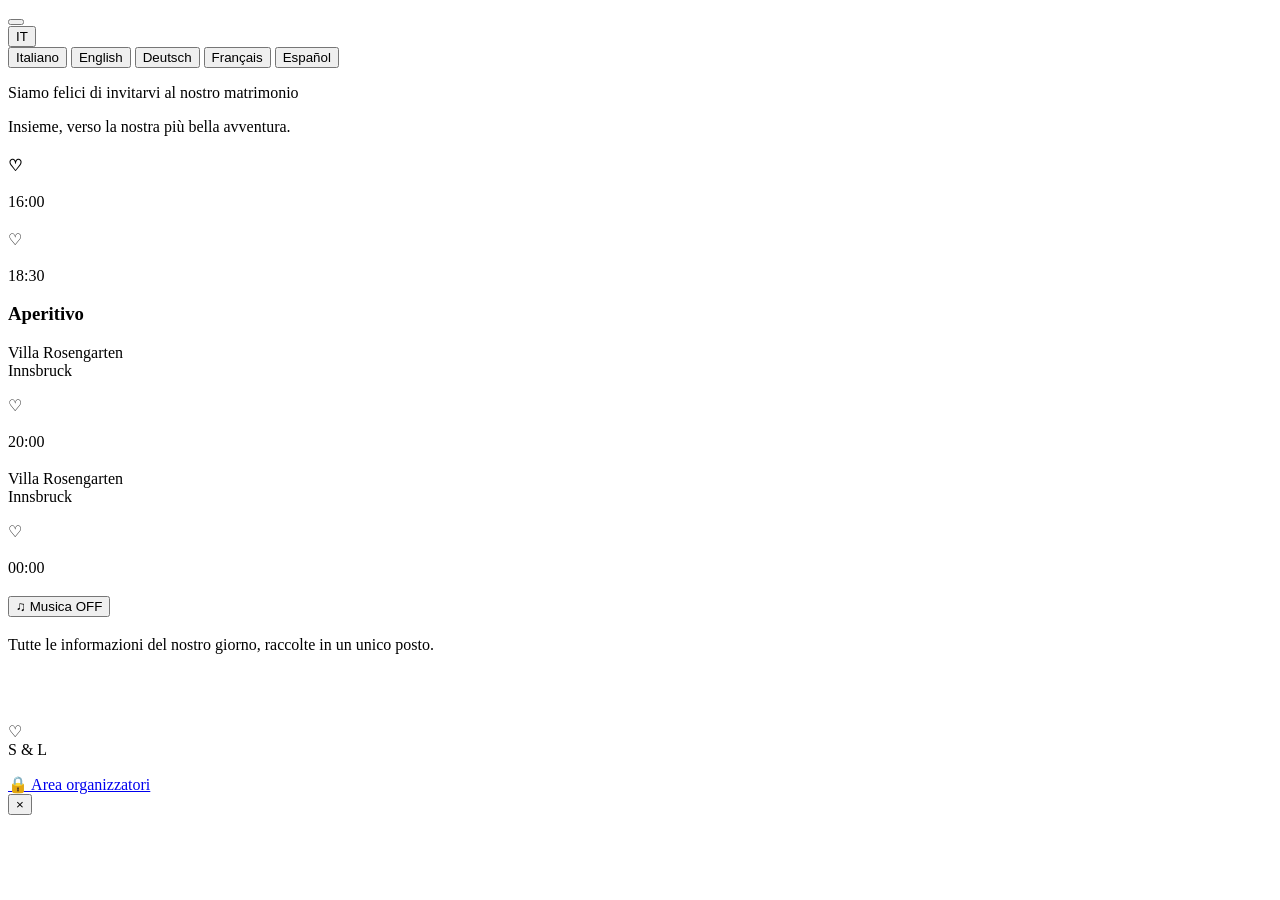
==== index.html @ 37ddae91 "Add files via upload" ====
<!DOCTYPE html>

<html lang="it">
<head>
<meta charset="utf-8"/>
<meta content="width=device-width, initial-scale=1.0" name="viewport"/>
<meta content="#68735A" name="theme-color"/>
<meta content="Invito digitale di Sofia &amp; Luca." name="description"/>
<title>Sofia &amp; Luca — 12 giugno 2027</title>
<link href="https://fonts.googleapis.com" rel="preconnect"/>
<link crossorigin="" href="https://fonts.gstatic.com" rel="preconnect"/>
<link href="https://fonts.googleapis.com/css2?family=Cormorant+Garamond:wght@400;500;600&amp;family=Montserrat:wght@300;400;500;600&amp;family=Parisienne&amp;display=swap" rel="stylesheet"/>
<link href="css/style.css" rel="stylesheet"/>
</head>
<body>
<!-- Opening envelope -->
<section aria-label="Invitation opening" class="opening" id="opening">
<div class="opening-bg"></div>
<div class="envelope-scene">
<button aria-label="Open invitation" class="seal-click" id="openInvitationSeal" type="button">
<span aria-hidden="true" class="seal-click-ring"></span>
</button>
</div>
</section>
<!-- Main invitation -->
<main class="site hidden" id="site">
<div class="language-corner">
<button aria-expanded="false" id="languageButton" type="button">IT</button>
<div class="language-dropdown" id="languageDropdown">
<button data-lang="it" type="button">Italiano</button>
<button data-lang="en" type="button">English</button>
<button data-lang="de" type="button">Deutsch</button>
<button data-lang="fr" type="button">Français</button>
<button data-lang="es" type="button">Español</button>
</div>
</div>
<section class="intro-banner" id="home">
  <div class="header-botanical botanical-left" aria-hidden="true"></div>
  <div class="header-botanical botanical-right" aria-hidden="true"></div>
  <div class="wedding-header">
    <p class="announcement-line" data-i18n="invitationLine">Siamo felici di invitarvi al nostro matrimonio</p>
    <div class="wedding-names" id="welcomeNames"></div>
    <div class="wedding-date" id="welcomeDate"></div>
    <p class="hero-subtitle" data-i18n="heroSubtitle">Insieme, verso la nostra più bella avventura.</p>
  </div>
</section>

<section class="program-section" id="program" data-section-flag="schedule">
  <div class="program-heading">
    <p class="section-kicker" data-i18n="ourDay"></p>
    <h2 data-i18n="schedule"></h2>
        <div class="program-divider" aria-hidden="true"><span></span><b>♡</b><span></span></div>
  </div>
  <div class="program-timeline-horizontal">
    <article class="program-event">
      <div class="program-art"><img src="assets/images/program-watercolor.jpg" alt="" /></div>
      <time>16:00</time>
      <h3 data-i18n="ceremony"></h3>
      <p id="ceremonyText"></p>
      <a class="text-link" data-i18n="maps" id="ceremonyMap" rel="noopener" target="_blank"></a>
    </article>
    <span class="program-connector" aria-hidden="true">♡</span>
    <article class="program-event">
      <div class="program-art"><img src="assets/images/timeline-champagne.png" alt="" /></div>
      <time>18:30</time>
      <h3 data-i18n="Aperitivo">Aperitivo</h3>
      <p>Villa Rosengarten<br>Innsbruck</p>
    </article>
    <span class="program-connector" aria-hidden="true">♡</span>
    <article class="program-event">
      <div class="program-art"><img src="assets/images/accommodation-watercolor.jpg" alt="" /></div>
      <time>20:00</time>
      <h3 data-i18n="reception"></h3>
      <p>Villa Rosengarten<br>Innsbruck</p>
      <a class="text-link" data-i18n="maps" id="receptionMap" rel="noopener" target="_blank"></a>
    </article>
    <span class="program-connector" aria-hidden="true">♡</span>
    <article class="program-event">
      <div class="program-art"><img src="assets/images/cake-watercolor.jpg" alt="" /></div>
      <time>00:00</time>
      <h3 data-i18n="cake"></h3>
      <p data-i18n="cakeText"></p>
    </article>
  </div>
</section>

<section class="topics-section" id="details">
<div aria-label="Controllo musica" class="main-music-control music-control">
<button aria-label="Avvia musica" aria-pressed="false" class="music-switch" id="musicToggleMain" title="Avvia musica" type="button">
<span aria-hidden="true" class="music-switch-icon">♫</span>
<span class="music-switch-label">Musica</span>
<span aria-hidden="true" class="music-switch-toggle"><span class="music-toggle-thumb"></span></span>
<span aria-hidden="true" class="music-switch-status">OFF</span>
</button>
</div>
<div class="section-heading">
<h2 data-i18n="detailsTitle"></h2>
<p data-i18n="detailsSubtitle">Tutte le informazioni del nostro giorno, raccolte in un unico posto.</p>
</div>
<div class="topic-icons-grid">
<a class="topic-icon-card" data-section-flag="schedule" href="#program"><span class="topic-icon" aria-hidden="true"><img class="topic-drawing-img" src="assets/images/program-watercolor.jpg" alt=""></span><span class="topic-label" data-i18n="schedule"></span></a>
<a class="topic-icon-card" data-section-flag="directions" href="#detail-directions"><span class="topic-icon" aria-hidden="true"><img class="topic-drawing-img" src="assets/images/directions-watercolor.jpg" alt=""></span><span class="topic-label" data-i18n="directions"></span></a>
<a class="topic-icon-card" data-section-flag="accommodation" href="#detail-accommodation"><span class="topic-icon" aria-hidden="true"><img class="topic-drawing-img" src="assets/images/accommodation-watercolor.jpg" alt=""></span><span class="topic-label" data-i18n="accommodation"></span></a>
<a class="topic-icon-card" data-section-flag="dressCode" href="#detail-dressCode"><span class="topic-icon" aria-hidden="true"><img class="topic-drawing-img" src="assets/images/dress-watercolor.jpg" alt=""></span><span class="topic-label" data-i18n="dressCode"></span></a>
<a class="topic-icon-card" data-section-flag="gifts" href="#detail-gifts"><span class="topic-icon" aria-hidden="true"><img class="topic-drawing-img" src="assets/images/gifts-watercolor.jpg" alt=""></span><span class="topic-label" data-i18n="gifts"></span></a>
<a class="topic-icon-card" data-section-flag="rsvp" href="#detail-rsvp"><span class="topic-icon" aria-hidden="true"><img class="topic-drawing-img" src="assets/images/rsvp-watercolor.jpg" alt=""></span><span class="topic-label" data-i18n="rsvp"></span></a>
<a class="topic-icon-card" data-section-flag="gallery" href="#detail-gallery"><span class="topic-icon" aria-hidden="true"><img class="topic-drawing-img" src="assets/images/gallery-watercolor.jpg" alt=""></span><span class="topic-label" data-i18n="gallery"></span></a>
<a class="topic-icon-card" data-section-flag="faq" href="#detail-faq"><span class="topic-icon" aria-hidden="true"><img class="topic-drawing-img" src="assets/images/faq-watercolor.jpg" alt=""></span><span class="topic-label" data-i18n="faq"></span></a>
<a class="topic-icon-card" data-section-flag="contacts" href="#detail-contacts"><span class="topic-icon" aria-hidden="true"><img class="topic-drawing-img" src="assets/images/contacts-watercolor.jpg" alt=""></span><span class="topic-label" data-i18n="contacts"></span></a>
<a class="topic-icon-card" data-section-flag="information" href="#detail-information"><span class="topic-icon" aria-hidden="true"><img class="topic-drawing-img" src="assets/images/information-watercolor.jpg" alt=""></span><span class="topic-label" data-i18n="information"></span></a>
</div>
</section><section aria-live="polite" class="detail-panel-shell" hidden="" id="detail-panel"><div class="detail-panel-inner"></div><div class="detail-panel-content" id="detail-directions" data-detail-key="directions" data-section-flag="directions" hidden=""><div class="detail-simple-content"><h2 data-i18n="directions"></h2>

<p data-i18n="directionsText"></p>
</div></div><div class="detail-panel-content" id="detail-information" data-detail-key="information" data-section-flag="information" hidden=""><div class="detail-simple-content"><h2 data-i18n="information"></h2>

<p data-i18n="informationText"></p>
</div></div><div class="detail-panel-content" id="detail-rsvp" data-detail-key="rsvp" data-section-flag="rsvp" hidden=""><div class="section-heading">
<p class="section-kicker" data-i18n="participate"></p>
<h2 data-i18n="rsvp"></h2>
</div><form class="rsvp-form" id="rsvp">
<label>
<span data-i18n="guestName"></span>
<input name="name" required=""/>
</label>
<label>
<span data-i18n="attending"></span>
<select name="attending" required="">
<option value="">—</option>
<option data-i18n="yes" value="yes"></option>
<option data-i18n="no" value="no"></option>
</select>
</label>
<label>
<span data-i18n="guests"></span>
<input max="10" min="1" name="guests" type="number" value="1"/>
</label>
<div class="rsvp-guest-details" id="rsvpGuestDetails" hidden></div>
<button class="primary-button" data-i18n="sendRsvp" type="submit"></button>
<p class="form-note" id="rsvpMessage"></p>
</form></div><div class="detail-panel-content" id="detail-gallery" data-detail-key="gallery" data-section-flag="gallery" hidden="">
<div class="section-heading">
<p class="section-kicker" data-i18n="memories"></p>
<h2 data-i18n="gallery"></h2>
</div>
<div class="gallery-options-row">
<div class="gallery-option gallery-upload" data-section-flag="gallery">
<label class="gallery-upload-box" for="publicGalleryFiles">
<span class="upload-icon">＋</span>
<strong data-i18n="galleryUploadTitle"></strong>
<span data-i18n="galleryUploadText"></span>
<small data-i18n="galleryUploadHint"></small>
<button class="primary-button gallery-upload-action" data-i18n="galleryUploadButton" id="publicGalleryUploadButton" type="button"></button>
</label>
<input accept="image/jpeg,image/png,image/webp" hidden id="publicGalleryFiles" multiple type="file"/>
<p aria-live="polite" class="form-note" id="publicGalleryMessage"></p>
</div>
<div class="gallery-option google-photos-card" id="googlePhotosCard">
<div class="google-photos-copy">
<p class="section-kicker">GOOGLE PHOTOS</p>
<h3 data-i18n="googlePhotosTitle"></h3>
<p data-i18n="googlePhotosText"></p>
<a class="primary-button google-photos-button" data-i18n="googlePhotosButton" id="googlePhotosButton" rel="noopener" target="_blank"></a>
<p class="google-photos-setup-note" data-i18n="googlePhotosSetupNote" id="googlePhotosSetupNote"></p>
</div>
<div class="google-photos-qr-wrap">
<img alt="" id="googlePhotosQr"/>
<small data-i18n="googlePhotosQr"></small>
</div>
</div>
</div>
<div class="gallery-grid" id="galleryGrid"></div>
</div><div class="detail-panel-content" id="detail-faq" data-detail-key="faq" data-section-flag="faq" hidden=""><div class="detail-simple-content"><h2 data-i18n="faq"></h2>
<details>
<summary data-i18n="answer1"></summary>
<p data-i18n="answer1Text"></p>
</details>
<details>
<summary data-i18n="answer2"></summary>
<p data-i18n="answer2Text"></p>
</details>
<details>
<summary data-i18n="answer3"></summary>
<p data-i18n="answer3Text"></p>
</details>
</div></div><div class="detail-panel-content" id="detail-contacts" data-detail-key="contacts" data-section-flag="contacts" hidden=""><div class="detail-simple-content"><h2 data-i18n="contacts"></h2>

<p data-i18n="contactsText"></p>
<a class="text-link" id="emailLink"></a>
<a class="text-link" id="phoneLink"></a>
<p class="deadline"><span data-i18n="rsvpDeadline"></span>: <strong data-i18n="deadlineDate"></strong></p>
</div></div><div class="detail-panel-content" id="detail-accommodation" data-detail-key="accommodation" data-section-flag="accommodation" hidden=""><div class="detail-simple-content"><h2 data-i18n="accommodation"></h2>

<p data-i18n="accommodationText"></p>
</div></div><div class="detail-panel-content" id="detail-dressCode" data-detail-key="dressCode" data-section-flag="dressCode" hidden="">
<div class="dress-detail-layout">
  <div class="dress-detail-copy">
    <p class="section-kicker">IL NOSTRO STILE</p>
    <h2 data-i18n="dressCode"></h2>
    <p data-i18n="dressCodeText"></p>
    <p class="dress-detail-note" data-i18n="dressPresenceText"></p>
  </div>
  <div class="dress-detail-art" aria-hidden="true">
    <img class="dress-watercolor-large" src="assets/images/dress_detail-watercolor.jpg" alt="">
    <p class="dress-handwritten">Sentitevi liberi<br/>di essere voi stessi.<br/><span>Questo rende il nostro giorno<br/>ancora più speciale.</span></p>
  </div>
</div>
</div><div class="detail-panel-content" id="detail-gifts" data-detail-key="gifts" data-section-flag="gifts" hidden=""><div class="detail-simple-content"><h2 data-i18n="gifts"></h2>

<p data-i18n="giftsText"></p>
</div></div></section>
<!-- Macro section: Our day -->

<!-- Macro section: Participate -->

<!-- Macro section: Memories -->

<!-- Macro section: Useful info -->

<section class="quote-banner">
<img alt="" id="landscapeImage" src=""/>
<div class="quote-overlay"></div>
<div class="quote-content">
<p data-i18n="quote"></p>
<span>♡</span>
</div>
</section>
<footer>
<div class="footer-brand">S &amp; L</div>
<p data-i18n="footer"></p>
<div class="footer-date" id="footerDate"></div>

<a href="admin.html" class="admin-footer-link">
  🔒 Area organizzatori
</a>
</footer>
</main>
<div aria-hidden="true" aria-labelledby="languageModalTitle" aria-modal="true" class="language-modal hidden" hidden="" id="languageModal" role="dialog">
<div class="language-modal-card">
<p class="section-kicker" data-i18n="languageLabel"></p>
<h2 data-i18n="chooseLanguage" id="languageModalTitle"></h2>
<p data-i18n="chooseLanguageText"></p>
<div class="language-choice-grid">
<button data-choice-lang="it" onclick="window.chooseLanguage('it')" type="button">Italiano</button>
<button data-choice-lang="en" onclick="window.chooseLanguage('en')" type="button">English</button>
<button data-choice-lang="de" onclick="window.chooseLanguage('de')" type="button">Deutsch</button>
<button data-choice-lang="fr" onclick="window.chooseLanguage('fr')" type="button">Français</button>
<button data-choice-lang="es" onclick="window.chooseLanguage('es')" type="button">Español</button>
</div>
</div>
</div>
<audio id="backgroundMusic" loop="" preload="none">
<source src="assets/audio/dusk-till-dawn-violin.mp3" type="audio/mpeg"/>
</audio>
<div class="lightbox hidden" id="lightbox">
<button aria-label="Close" data-i18n-aria="lightboxClose" id="lightboxClose">×</button>
<img alt="" id="lightboxImage" src=""/>
</div>
<script src="https://cdn.jsdelivr.net/npm/@supabase/supabase-js@2"></script>
<script src="js/event-config.js"></script>
<script src="js/translations.js"></script>
<script src="js/supabase-config.js"></script>
<script src="https://unpkg.com/lucide@latest"></script>
<script src="js/main.js"></script>
</body>
</html>
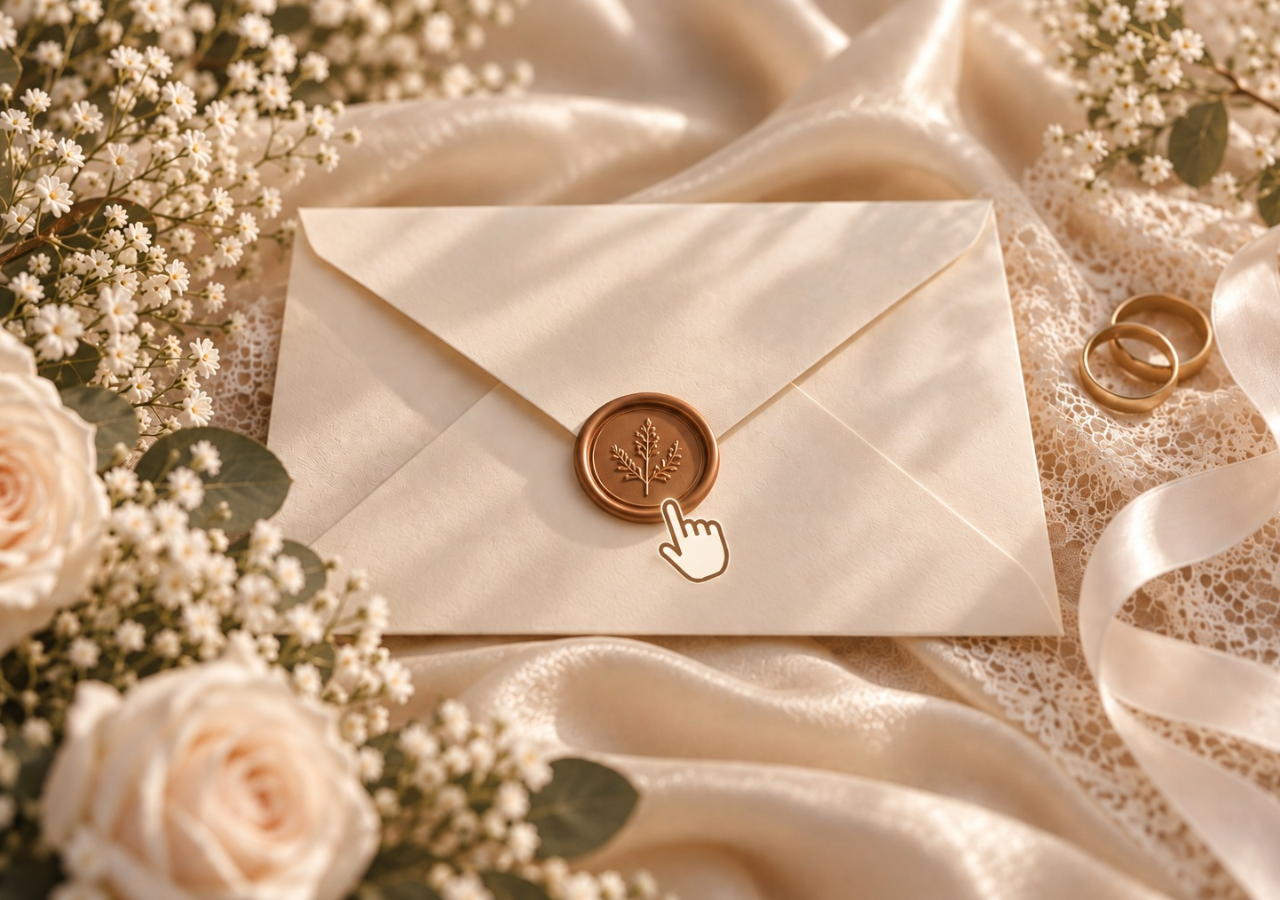
==== commit 40d7d90d: "Add files via upload" ====
--- a/index.html
+++ b/index.html
@@ -229,10 +229,7 @@
 <div class="footer-brand">S &amp; L</div>
 <p data-i18n="footer"></p>
 <div class="footer-date" id="footerDate"></div>
-
-<a href="admin.html" class="admin-footer-link">
-  🔒 Area organizzatori
-</a>
+<a href="admin.html" class="admin-footer-link"><span class="admin-footer-lock" aria-hidden="true">🔒</span><span data-i18n="organizerArea">Area organizzatori</span></a>
 </footer>
 </main>
 <div aria-hidden="true" aria-labelledby="languageModalTitle" aria-modal="true" class="language-modal hidden" hidden="" id="languageModal" role="dialog">
--- a/css/style.css
+++ b/css/style.css
@@ -0,0 +1,3204 @@
+* {
+  box-sizing: border-box;
+}
+
+:root {
+  --primary: #68735A;
+  --secondary: #EDE7DA;
+  --accent: #B39A6B;
+  --background: #F8F5ED;
+  --paper: #FFFDF8;
+  --text: #2E3029;
+  --muted: #6C6A61;
+  --shadow: 0 20px 55px rgba(42, 43, 34, .10);
+}
+
+html {
+  scroll-behavior: auto;
+}
+
+body {
+  margin: 0;
+  color: var(--text);
+  background: var(--background);
+  font-family: "Montserrat", sans-serif;
+  font-weight: 400;
+  line-height: 1.7;
+}
+
+body.no-scroll {
+  overflow: hidden;
+}
+
+a {
+  color: inherit;
+  text-decoration: none;
+}
+
+button,
+input,
+select,
+textarea {
+  font: inherit;
+}
+
+.hidden {
+  display: none !important;
+}
+
+/* ---------- Opening ---------- */
+
+.opening {
+  position: fixed;
+  inset: 0;
+  z-index: 100;
+  display: grid;
+  place-items: center;
+  overflow: hidden;
+  background: #e9e3d5;
+  transition: opacity 1s ease, visibility 1s ease;
+}
+
+.opening.closing {
+  opacity: 0;
+  visibility: hidden;
+}
+
+.opening-bg {
+  position: absolute;
+  inset: 0;
+  background:
+    linear-gradient(rgba(50, 51, 42, .20), rgba(50, 51, 42, .35)),
+    url("../assets/images/opening-background.jpg") center/cover;
+  transform: scale(1.04);
+}
+
+.envelope-scene {
+  position: relative;
+  z-index: 2;
+  text-align: center;
+  width: min(92vw, 620px);
+}
+
+.envelope {
+  position: relative;
+  width: min(82vw, 520px);
+  aspect-ratio: 1.55;
+  margin: 0 auto 26px;
+  background: #eee6d7;
+  box-shadow: 0 25px 65px rgba(0, 0, 0, .22);
+  transform: translateY(20px);
+  animation: floatEnvelope 4s ease-in-out infinite;
+}
+
+.envelope::before,
+.envelope::after {
+  content: "";
+  position: absolute;
+  inset: 0;
+  pointer-events: none;
+}
+
+.envelope::before {
+  border-left: 1px solid rgba(100, 91, 70, .20);
+  border-bottom: 1px solid rgba(100, 91, 70, .20);
+  transform: skewY(-30deg);
+  transform-origin: bottom left;
+}
+
+.envelope::after {
+  border-right: 1px solid rgba(100, 91, 70, .20);
+  border-bottom: 1px solid rgba(100, 91, 70, .20);
+  transform: skewY(30deg);
+  transform-origin: bottom right;
+}
+
+.envelope-flap {
+  position: absolute;
+  z-index: 3;
+  left: 0;
+  top: 0;
+  width: 100%;
+  height: 57%;
+  background: #f4ecdf;
+  clip-path: polygon(0 0, 100% 0, 50% 100%);
+  transform-origin: top;
+  transition: transform 1.15s cubic-bezier(.65, 0, .25, 1);
+}
+
+.envelope-paper {
+  position: absolute;
+  z-index: 2;
+  left: 50%;
+  bottom: 13%;
+  transform: translateX(-50%);
+  width: 62%;
+  height: 63%;
+  display: grid;
+  place-items: center;
+  background: var(--paper);
+  box-shadow: 0 5px 20px rgba(0, 0, 0, .10);
+}
+
+.monogram {
+  font-family: "Cormorant Garamond", serif;
+  font-size: 26px;
+  letter-spacing: .25em;
+}
+
+.leaf-mark {
+  color: var(--primary);
+  font-size: 25px;
+  transform: rotate(-15deg);
+}
+
+.wax-seal {
+  position: absolute;
+  z-index: 5;
+  left: 50%;
+  top: 48%;
+  transform: translate(-50%, -50%);
+  width: 76px;
+  height: 76px;
+  border-radius: 50%;
+  display: grid;
+  place-items: center;
+  background: #b8975e;
+  color: #f7f0df;
+  font-family: "Cormorant Garamond", serif;
+  font-size: 17px;
+  letter-spacing: .12em;
+  box-shadow: 0 7px 18px rgba(0, 0, 0, .25);
+  transition: transform .9s ease, opacity .5s ease;
+}
+
+.opening.is-open .envelope-flap {
+  transform: rotateX(180deg);
+}
+
+.opening.is-open .wax-seal {
+  transform: translate(-50%, -50%) scale(.2);
+  opacity: 0;
+}
+
+.opening.is-open .envelope-paper {
+  animation: paperReveal 1.2s ease forwards;
+}
+
+.opening-hint {
+  margin: 0 0 12px;
+  color: white;
+  font-family: "Cormorant Garamond", serif;
+  font-size: 20px;
+  letter-spacing: .14em;
+}
+
+.open-button {
+  border: 1px solid rgba(255,255,255,.75);
+  background: rgba(255,255,255,.10);
+  color: white;
+  padding: 14px 26px;
+  border-radius: 999px;
+  cursor: pointer;
+  letter-spacing: .15em;
+  text-transform: uppercase;
+  backdrop-filter: blur(8px);
+}
+
+.open-button .arrow {
+  display: inline-block;
+  margin-left: 10px;
+  transition: transform .3s ease;
+}
+
+.open-button:hover .arrow {
+  transform: translateY(3px);
+}
+
+.music-control {
+  position: absolute;
+  z-index: 5;
+  right: 25px;
+  top: 25px;
+}
+
+.music-control button {
+  width: 44px;
+  height: 44px;
+  border-radius: 50%;
+  border: 1px solid rgba(255,255,255,.7);
+  background: rgba(60, 63, 50, .48);
+  color: white;
+  cursor: pointer;
+}
+
+@keyframes floatEnvelope {
+  0%, 100% { transform: translateY(20px); }
+  50% { transform: translateY(8px); }
+}
+
+@keyframes paperReveal {
+  0% { transform: translateX(-50%) translateY(0); }
+  100% { transform: translateX(-50%) translateY(-35%); }
+}
+
+/* ---------- Navigation ---------- */
+
+.topbar {
+  position: fixed;
+  z-index: 50;
+  top: 0;
+  left: 0;
+  right: 0;
+  height: 72px;
+  padding: 0 5vw;
+  display: flex;
+  align-items: center;
+  justify-content: space-between;
+  background: rgba(255, 253, 248, .88);
+  backdrop-filter: blur(14px);
+  border-bottom: 1px solid rgba(80, 79, 68, .08);
+}
+
+.brand {
+  font-family: "Cormorant Garamond", serif;
+  font-size: 23px;
+  letter-spacing: .2em;
+}
+
+.brand span {
+  color: var(--accent);
+}
+
+.desktop-nav {
+  display: flex;
+  gap: clamp(16px, 3vw, 42px);
+  font-size: 11px;
+  text-transform: uppercase;
+  letter-spacing: .16em;
+}
+
+.desktop-nav a {
+  position: relative;
+}
+
+.desktop-nav a::after {
+  content: "";
+  position: absolute;
+  left: 0;
+  right: 100%;
+  bottom: -7px;
+  height: 1px;
+  background: var(--primary);
+  transition: right .3s ease;
+}
+
+.desktop-nav a:hover::after {
+  right: 0;
+}
+
+.language-menu {
+  position: relative;
+}
+
+.language-menu > button {
+  border: 0;
+  background: transparent;
+  cursor: pointer;
+  letter-spacing: .12em;
+  font-size: 11px;
+}
+
+.language-dropdown {
+  position: absolute;
+  top: 30px;
+  right: 0;
+  min-width: 130px;
+  padding: 8px;
+  background: var(--paper);
+  box-shadow: var(--shadow);
+  opacity: 0;
+  visibility: hidden;
+  transform: translateY(-6px);
+  transition: .2s ease;
+}
+
+.language-dropdown.open {
+  opacity: 1;
+  visibility: visible;
+  transform: translateY(0);
+}
+
+.language-dropdown button {
+  width: 100%;
+  padding: 8px 10px;
+  border: 0;
+  background: transparent;
+  text-align: left;
+  cursor: pointer;
+}
+
+.language-dropdown button:hover {
+  background: var(--secondary);
+}
+
+.mobile-menu-button,
+.mobile-nav {
+  display: none;
+}
+
+/* ---------- Hero ---------- */
+
+.hero {
+  position: relative;
+  min-height: 100svh;
+  display: grid;
+  place-items: center;
+  overflow: hidden;
+}
+
+.hero > img {
+  position: absolute;
+  inset: 0;
+  width: 100%;
+  height: 100%;
+  object-fit: cover;
+}
+
+.hero-overlay {
+  position: absolute;
+  inset: 0;
+  background: linear-gradient(90deg, rgba(25, 28, 23, .12), rgba(25, 28, 23, .42));
+}
+
+.hero-content {
+  position: relative;
+  z-index: 2;
+  color: white;
+  text-align: center;
+  padding: 120px 20px 60px;
+}
+
+.eyebrow {
+  letter-spacing: .5em;
+  font-size: 13px;
+  margin-bottom: 18px;
+}
+
+.hero-script,
+.welcome-copy h1 {
+  font-family: "Parisienne", cursive;
+  font-weight: 400;
+}
+
+.hero-script {
+  font-size: clamp(60px, 10vw, 120px);
+  line-height: 1;
+}
+
+.hero-date {
+  margin-top: 20px;
+  font-family: "Cormorant Garamond", serif;
+  font-size: 20px;
+  letter-spacing: .34em;
+  text-transform: uppercase;
+}
+
+.hero-line {
+  width: 55px;
+  height: 1px;
+  margin: 25px auto;
+  background: rgba(255,255,255,.75);
+}
+
+.hero-quote {
+  font-family: "Cormorant Garamond", serif;
+  font-size: 18px;
+  letter-spacing: .07em;
+}
+
+.circle-arrow {
+  display: grid;
+  place-items: center;
+  width: 52px;
+  height: 52px;
+  margin: 30px auto 0;
+  border: 1px solid rgba(255,255,255,.7);
+  border-radius: 50%;
+}
+
+/* ---------- Shared sections ---------- */
+
+.paper-section,
+.detail-section {
+  padding: 100px 6vw;
+}
+
+.paper-section {
+  background: var(--paper);
+}
+
+.section-heading {
+  max-width: 760px;
+  margin: 0 auto 50px;
+  text-align: center;
+}
+
+.section-kicker {
+  margin: 0 0 8px;
+  font-size: 11px;
+  text-transform: uppercase;
+  letter-spacing: .35em;
+  color: var(--muted);
+}
+
+.section-heading h2 {
+  margin: 0;
+  font-family: "Cormorant Garamond", serif;
+  font-size: clamp(36px, 5vw, 54px);
+  font-weight: 500;
+  line-height: 1.05;
+}
+
+.welcome {
+  min-height: 720px;
+  display: grid;
+  grid-template-columns: minmax(280px, .9fr) minmax(320px, 1.1fr);
+  align-items: center;
+  gap: 7vw;
+  max-width: 1500px;
+  margin: 0 auto;
+}
+
+.polaroid {
+  background: #fff;
+  padding: 14px 14px 45px;
+  box-shadow: var(--shadow);
+  transform: rotate(-3deg);
+  max-width: 500px;
+  margin: auto;
+}
+
+.polaroid img {
+  display: block;
+  width: 100%;
+  aspect-ratio: 4 / 5;
+  object-fit: cover;
+}
+
+.polaroid span {
+  display: block;
+  margin-top: 14px;
+  text-align: center;
+  font-family: "Parisienne", cursive;
+  font-size: 25px;
+}
+
+.welcome-copy {
+  max-width: 650px;
+}
+
+.welcome-copy h1 {
+  margin: 0;
+  font-size: clamp(58px, 8vw, 92px);
+  line-height: .95;
+}
+
+.date-large {
+  font-family: "Cormorant Garamond", serif;
+  letter-spacing: .3em;
+  text-transform: uppercase;
+  font-size: 18px;
+}
+
+.intro {
+  max-width: 620px;
+  color: #5b5b52;
+}
+
+.countdown {
+  display: flex;
+  gap: 12px;
+  margin-top: 35px;
+}
+
+.countdown > div {
+  min-width: 78px;
+  padding: 13px 10px;
+  border: 1px solid #ded8ca;
+  text-align: center;
+}
+
+.countdown strong {
+  display: block;
+  font-family: "Cormorant Garamond", serif;
+  font-size: 30px;
+  font-weight: 500;
+}
+
+.countdown span {
+  display: block;
+  color: var(--muted);
+  font-size: 9px;
+  letter-spacing: .12em;
+  text-transform: uppercase;
+}
+
+.discover {
+  max-width: 1500px;
+  margin: auto;
+}
+
+.macro-grid {
+  display: grid;
+  grid-template-columns: repeat(4, 1fr);
+  gap: 20px;
+}
+
+.macro-card {
+  background: var(--paper);
+  border: 1px solid #ddd7ca;
+  overflow: hidden;
+  transition: transform .35s ease, box-shadow .35s ease;
+}
+
+.macro-card:hover {
+  transform: translateY(-7px);
+  box-shadow: var(--shadow);
+}
+
+.macro-card > img {
+  display: block;
+  width: 100%;
+  height: 235px;
+  object-fit: cover;
+}
+
+.macro-card-body {
+  padding: 25px 22px 30px;
+  text-align: center;
+}
+
+.macro-icon {
+  display: grid;
+  place-items: center;
+  width: 45px;
+  height: 45px;
+  margin: -48px auto 16px;
+  position: relative;
+  border: 1px solid #d9d2c3;
+  border-radius: 50%;
+  background: var(--paper);
+  font-size: 20px;
+}
+
+.macro-card h3 {
+  margin: 0 0 10px;
+  font-family: "Cormorant Garamond", serif;
+  font-size: 25px;
+  font-weight: 500;
+}
+
+.macro-card p {
+  min-height: 74px;
+  margin: 0 0 16px;
+  color: var(--muted);
+  font-size: 13px;
+}
+
+.discover-link,
+.text-link {
+  text-decoration: underline;
+  text-underline-offset: 4px;
+  font-size: 11px;
+  text-transform: uppercase;
+  letter-spacing: .13em;
+}
+
+/* ---------- Detail sections ---------- */
+
+.detail-section {
+  max-width: 1500px;
+  margin: auto;
+}
+
+.soft-section {
+  background: var(--secondary);
+  max-width: none;
+}
+
+.day-layout {
+  display: grid;
+  grid-template-columns: 1fr 1fr;
+  gap: 6vw;
+  max-width: 1150px;
+  margin: auto;
+  align-items: center;
+}
+
+.day-image img {
+  width: 100%;
+  height: 580px;
+  object-fit: cover;
+}
+
+.timeline-item {
+  display: grid;
+  grid-template-columns: 80px 1fr;
+  gap: 25px;
+  padding: 35px 0;
+  border-bottom: 1px solid #d8d1c3;
+}
+
+.timeline-item:first-child {
+  border-top: 1px solid #d8d1c3;
+}
+
+.timeline-item time {
+  font-family: "Cormorant Garamond", serif;
+  font-size: 23px;
+}
+
+.timeline-item h3,
+.info-card h3,
+.contact-panel h3 {
+  margin-top: 0;
+  font-family: "Cormorant Garamond", serif;
+  font-size: 29px;
+  font-weight: 500;
+}
+
+.subgrid {
+  display: grid;
+  grid-template-columns: repeat(3, 1fr);
+  gap: 20px;
+  max-width: 1150px;
+  margin: 70px auto 0;
+}
+
+.info-card {
+  padding: 30px;
+  background: rgba(255,255,255,.50);
+  border: 1px solid #ddd7ca;
+}
+
+.info-card p {
+  color: var(--muted);
+  font-size: 14px;
+}
+
+.participate-grid {
+  display: grid;
+  grid-template-columns: 1.1fr .9fr;
+  gap: 50px;
+  max-width: 1050px;
+  margin: auto;
+}
+
+.rsvp-form,
+.contact-panel {
+  padding: 35px;
+  background: var(--paper);
+  border: 1px solid #ddd7ca;
+}
+
+.rsvp-form {
+  display: grid;
+  gap: 20px;
+}
+
+.rsvp-form label {
+  display: grid;
+  gap: 7px;
+  font-size: 11px;
+  letter-spacing: .08em;
+  text-transform: uppercase;
+}
+
+.rsvp-form input,
+.rsvp-form select,
+.rsvp-form textarea {
+  width: 100%;
+  padding: 12px 13px;
+  border: 1px solid #d8d1c3;
+  background: #fff;
+  color: var(--text);
+  outline: none;
+}
+
+.rsvp-form input:focus,
+.rsvp-form select:focus,
+.rsvp-form textarea:focus {
+  border-color: var(--primary);
+}
+
+.primary-button {
+  border: 0;
+  padding: 14px 20px;
+  background: var(--primary);
+  color: white;
+  cursor: pointer;
+  letter-spacing: .12em;
+  text-transform: uppercase;
+  font-size: 11px;
+}
+
+.form-note {
+  margin: 0;
+  min-height: 20px;
+  font-size: 12px;
+}
+
+.contact-panel a {
+  display: block;
+  margin: 15px 0;
+}
+
+.deadline {
+  margin-top: 40px;
+  color: var(--muted);
+}
+
+.faq {
+  max-width: 1050px;
+  margin: 40px auto 0;
+}
+
+.faq details {
+  border-top: 1px solid #d8d1c3;
+  padding: 18px 0;
+}
+
+.faq details:last-child {
+  border-bottom: 1px solid #d8d1c3;
+}
+
+.faq summary {
+  cursor: pointer;
+  font-family: "Cormorant Garamond", serif;
+  font-size: 22px;
+}
+
+.faq p {
+  color: var(--muted);
+  max-width: 800px;
+}
+
+.gallery-grid {
+  max-width: 1150px;
+  margin: auto;
+  display: grid;
+  grid-template-columns: repeat(4, 1fr);
+  gap: 14px;
+}
+
+.gallery-grid button {
+  border: 0;
+  padding: 0;
+  background: transparent;
+  cursor: pointer;
+}
+
+.gallery-grid img {
+  display: block;
+  width: 100%;
+  height: 330px;
+  object-fit: cover;
+  transition: transform .35s ease;
+}
+
+.gallery-grid button:hover img {
+  transform: scale(1.02);
+}
+
+/* ---------- Quote / footer ---------- */
+
+.quote-banner {
+  position: relative;
+  height: 430px;
+  overflow: hidden;
+}
+
+.quote-banner img {
+  width: 100%;
+  height: 100%;
+  object-fit: cover;
+}
+
+.quote-overlay {
+  position: absolute;
+  inset: 0;
+  background: rgba(38, 43, 33, .34);
+}
+
+.quote-content {
+  position: absolute;
+  inset: 0;
+  display: grid;
+  place-content: center;
+  text-align: center;
+  color: white;
+}
+
+.quote-content p {
+  margin: 0;
+  font-family: "Parisienne", cursive;
+  font-size: clamp(40px, 6vw, 72px);
+}
+
+.quote-content span {
+  font-size: 30px;
+  margin-top: 20px;
+}
+
+footer {
+  padding: 70px 6vw;
+  text-align: center;
+  background: #3e4937;
+  color: #f5f1e8;
+}
+
+.footer-brand {
+  font-family: "Cormorant Garamond", serif;
+  font-size: 28px;
+  letter-spacing: .3em;
+}
+
+footer p {
+  letter-spacing: .2em;
+  text-transform: uppercase;
+  font-size: 11px;
+}
+
+.footer-date {
+  margin-top: 15px;
+  font-family: "Cormorant Garamond", serif;
+  font-size: 19px;
+  letter-spacing: .2em;
+}
+
+/* ---------- Lightbox ---------- */
+
+.lightbox {
+  position: fixed;
+  z-index: 200;
+  inset: 0;
+  display: grid;
+  place-items: center;
+  padding: 30px;
+  background: rgba(20, 22, 18, .88);
+}
+
+.lightbox-content {
+  display: flex;
+  flex-direction: column;
+  align-items: center;
+  justify-content: center;
+  gap: 18px;
+  max-width: 94vw;
+  max-height: 94vh;
+}
+
+.lightbox img {
+  display: block;
+  max-width: 92vw;
+  max-height: 82vh;
+  object-fit: contain;
+}
+
+.lightbox-download-button {
+  display: inline-flex;
+  align-items: center;
+  justify-content: center;
+  min-width: 150px;
+  text-decoration: none;
+  margin: 0;
+}
+
+.lightbox > button {
+  position: absolute;
+  right: 25px;
+  top: 18px;
+  z-index: 2;
+  border: 0;
+  background: transparent;
+  color: white;
+  font-size: 42px;
+  cursor: pointer;
+}
+
+/* ---------- Responsive ---------- */
+
+@media (max-width: 1050px) {
+  .desktop-nav {
+    display: none;
+  }
+
+  .mobile-menu-button {
+    display: block;
+    position: fixed;
+    z-index: 60;
+    right: 18px;
+    top: 14px;
+    width: 43px;
+    height: 43px;
+    border: 1px solid #d8d1c3;
+    border-radius: 50%;
+    background: rgba(255,253,248,.92);
+    cursor: pointer;
+  }
+
+  .topbar {
+    padding-right: 75px;
+  }
+
+  .mobile-nav {
+    position: fixed;
+    z-index: 55;
+    top: 72px;
+    left: 0;
+    right: 0;
+    display: grid;
+    gap: 4px;
+    padding: 12px 6vw 18px;
+    background: rgba(255,253,248,.97);
+    box-shadow: var(--shadow);
+    transform: translateY(-130%);
+    transition: transform .35s ease;
+  }
+
+  .mobile-nav.open {
+    transform: translateY(0);
+  }
+
+  .mobile-nav a {
+    padding: 10px 0;
+    border-bottom: 1px solid #e5dfd2;
+    text-transform: uppercase;
+    font-size: 11px;
+    letter-spacing: .15em;
+  }
+
+  .macro-grid {
+    grid-template-columns: repeat(2, 1fr);
+  }
+
+  .welcome {
+    grid-template-columns: 1fr;
+  }
+
+  .welcome-copy {
+    text-align: center;
+    margin: auto;
+  }
+
+  .intro {
+    margin-left: auto;
+    margin-right: auto;
+  }
+
+  .countdown {
+    justify-content: center;
+    flex-wrap: wrap;
+  }
+}
+
+@media (max-width: 720px) {
+  .paper-section,
+  .detail-section {
+    padding: 72px 5vw;
+  }
+
+  .hero-script {
+    font-size: clamp(55px, 16vw, 90px);
+  }
+
+  .hero-date {
+    letter-spacing: .2em;
+  }
+
+  .hero-quote {
+    font-size: 16px;
+  }
+
+  .macro-grid,
+  .day-layout,
+  .participate-grid,
+  .subgrid,
+  .gallery-grid {
+    grid-template-columns: 1fr;
+  }
+
+  .macro-card > img {
+    height: 220px;
+  }
+
+  .day-image img {
+    height: 420px;
+  }
+
+  .gallery-grid img {
+    height: 420px;
+  }
+
+  .countdown > div {
+    min-width: 68px;
+  }
+
+  .polaroid {
+    max-width: 390px;
+  }
+
+  .topbar {
+    height: 64px;
+  }
+}
+
+@media (max-width: 480px) {
+  .envelope {
+    width: 90vw;
+  }
+
+  .wax-seal {
+    width: 62px;
+    height: 62px;
+  }
+
+  .opening-hint {
+    font-size: 17px;
+  }
+
+  .open-button {
+    padding: 12px 19px;
+    font-size: 10px;
+  }
+
+  .countdown {
+    gap: 6px;
+  }
+
+  .countdown > div {
+    min-width: 62px;
+    padding: 9px 6px;
+  }
+
+  .countdown strong {
+    font-size: 25px;
+  }
+
+  .rsvp-form,
+  .contact-panel {
+    padding: 24px;
+  }
+}
+
+.seal-hint{position:absolute;left:50%;top:calc(50% + 82px);transform:translateX(-50%);font-size:2rem;opacity:.65;animation:sealHint 1.6s ease-in-out infinite;pointer-events:none}
+@keyframes sealHint{0%,100%{transform:translate(-50%,0);opacity:.35}50%{transform:translate(-50%,9px);opacity:.9}}
+.wax-seal{cursor:pointer;border:0;padding:0;font:inherit}.wax-seal:hover{transform:scale(1.06)}.wax-seal:focus-visible{outline:2px solid var(--accent);outline-offset:6px}
+.topics-section{padding:7rem 1.5rem;position:relative}.topics-grid{max-width:1120px;margin:3rem auto 0;display:grid;grid-template-columns:repeat(3,1fr);gap:18px}
+.topic-card{position:relative;padding:28px;min-height:180px;background:rgba(255,253,248,.9);border:1px solid rgba(179,154,107,.25);border-radius:22px;box-shadow:0 16px 40px rgba(46,48,41,.06);transition:transform .45s ease,box-shadow .45s ease}
+.topic-card:hover{transform:translateY(-7px);box-shadow:0 24px 55px rgba(46,48,41,.1)}.topic-card b{float:right;color:var(--accent);font-size:.7rem;letter-spacing:.15em}.topic-card h3{font-family:"Cormorant Garamond",serif;font-size:1.65rem;margin:28px 0 8px}.topic-card p{margin:0;color:rgba(46,48,41,.65);line-height:1.6}.topic-card[hidden]{display:none}
+.content-section::before,.topics-section::before,.gallery-section::before{content:"✦";display:block;text-align:center;color:var(--accent);opacity:.6;margin:0 auto 2rem}
+@media(max-width:900px){.topics-grid{grid-template-columns:repeat(2,1fr)}}@media(max-width:600px){.topics-grid{grid-template-columns:1fr}.topics-section{padding:5rem 1rem}}
+
+
+/* ---------- New editorial invitation layout ---------- */
+.language-corner{position:fixed;z-index:70;top:22px;right:24px}
+.language-corner>button{width:44px;height:44px;border:1px solid rgba(255,255,255,.65);border-radius:50%;background:rgba(48,48,40,.28);color:#fff;backdrop-filter:blur(8px);cursor:pointer;letter-spacing:.12em;font-size:11px}
+.language-corner .language-dropdown{right:0;top:52px}
+.intro-banner{padding:72px 5vw 82px;background:var(--background);position:relative}
+.intro-banner::after{content:"✦";display:block;text-align:center;color:var(--accent);opacity:.55;margin-top:58px}
+.invitation-banner{max-width:1180px;margin:auto;display:grid;grid-template-columns:minmax(320px,1fr) minmax(320px,1fr);align-items:center;gap:5vw}
+.invitation-card{padding:clamp(38px,5vw,70px);background:var(--paper);border:1px solid rgba(179,154,107,.25);box-shadow:var(--shadow);text-align:center;position:relative}
+.invitation-card::before,.invitation-card::after{content:"";position:absolute;width:60px;height:60px;border:1px solid rgba(179,154,107,.18)}
+.invitation-card::before{left:18px;top:18px;border-right:0;border-bottom:0}.invitation-card::after{right:18px;bottom:18px;border-left:0;border-top:0}
+.invitation-eyebrow{margin:0;font-family:"Cormorant Garamond",serif;font-size:clamp(22px,3vw,31px);letter-spacing:.08em;text-transform:uppercase;color:#5f5749}
+.invitation-title{margin:4px 0 20px;font-family:"Cormorant Garamond",serif;font-size:clamp(20px,2.6vw,28px);letter-spacing:.08em;text-transform:uppercase;color:#5f5749}
+.invitation-rule{display:flex;align-items:center;gap:14px;justify-content:center;margin:16px 0 22px;color:var(--accent)}
+.invitation-rule::before,.invitation-rule::after{content:"";width:70px;height:1px;background:rgba(179,154,107,.5)}
+.invitation-rule span{font-size:18px}
+.invitation-card h1{margin:0;font-family:"Parisienne",cursive;font-size:clamp(54px,7vw,88px);font-weight:400;line-height:1}
+.invitation-date{margin:22px 0 0;font-family:"Cormorant Garamond",serif;font-size:20px;letter-spacing:.28em;text-transform:uppercase}
+.couple-photo-slot{background:#fff;padding:12px;box-shadow:var(--shadow);transform:rotate(2deg);position:relative}
+.couple-photo-slot::before{content:"";position:absolute;left:50%;top:-15px;width:105px;height:30px;background:rgba(225,213,190,.65);transform:translateX(-50%) rotate(-2deg)}
+.couple-photo-slot img{display:block;width:100%;aspect-ratio:4/5;object-fit:cover}
+.topic-icons-grid{max-width:1160px;margin:45px auto 0;display:grid;grid-template-columns:repeat(6,1fr);gap:34px 18px}
+.topic-icon-card{display:flex;flex-direction:column;align-items:center;text-align:center;gap:10px;transition:transform .3s ease}
+.topic-icon-card:hover{transform:translateY(-5px)}
+.topic-icon{width:64px;height:64px;border-radius:50%;display:grid;place-items:center;background:#f1e7d7;border:1px solid rgba(179,154,107,.22);color:#76644a;font-family:"Cormorant Garamond",serif;font-size:28px;box-shadow:0 8px 22px rgba(46,48,41,.05)}
+.topic-label{font-family:"Cormorant Garamond",serif;font-size:18px;line-height:1.1;max-width:120px}
+.topic-icon-card[hidden]{display:none}
+.topics-section{padding:76px 5vw 110px;background:var(--paper)}
+.topics-section .section-heading{margin-bottom:0}
+.topics-section .section-heading>p:last-child{max-width:620px;margin:12px auto 0;color:var(--muted)}
+.gallery-upload{max-width:1150px;margin:0 auto 34px;text-align:center}
+.gallery-upload-box{min-height:170px;border:1px dashed rgba(179,154,107,.5);border-radius:20px;background:rgba(255,253,248,.6);display:flex;flex-direction:column;justify-content:center;align-items:center;gap:5px;padding:25px;cursor:pointer;transition:.3s ease}
+.gallery-upload-box:hover{background:#fff;transform:translateY(-2px);box-shadow:var(--shadow)}
+.upload-icon{font-size:34px;color:var(--accent);line-height:1}
+.gallery-upload-box strong{font-family:"Cormorant Garamond",serif;font-size:24px;font-weight:500}.gallery-upload-box span:not(.upload-icon){font-size:13px;color:var(--muted)}.gallery-upload-box small{font-size:10px;color:var(--muted);letter-spacing:.05em}
+.gallery-upload>.primary-button{margin-top:16px}.gallery-upload .form-note{color:var(--muted)}
+.language-modal{position:fixed;z-index:300;inset:0;display:grid;place-items:center;padding:25px;background:rgba(38,40,32,.55);backdrop-filter:blur(7px)}
+/* The global .hidden rule uses !important, so the language modal needs an explicit visible state. */
+.language-modal.hidden{display:none !important}
+.language-modal:not(.hidden){display:grid !important}
+.language-modal-card{width:min(92vw,520px);padding:48px 35px;background:var(--paper);box-shadow:0 25px 80px rgba(0,0,0,.22);text-align:center;border:1px solid rgba(179,154,107,.28)}
+.language-modal-card h2{margin:0;font-family:"Cormorant Garamond",serif;font-size:42px;font-weight:500}.language-modal-card>p:not(.section-kicker){color:var(--muted);margin:8px auto 28px}
+.language-choice-grid{display:grid;grid-template-columns:repeat(2,1fr);gap:10px}.language-choice-grid button{border:1px solid #ddd4c4;background:transparent;padding:13px;cursor:pointer;color:var(--text);transition:.25s ease}.language-choice-grid button:hover{background:var(--secondary);border-color:var(--accent)}
+.wax-seal{background:#a77b4c;animation:sealColors 2.4s ease-in-out infinite,sealPulse 1.8s ease-in-out infinite;box-shadow:0 7px 18px rgba(0,0,0,.25),0 0 0 7px rgba(255,255,255,.18);}
+.wax-seal::after{content:"✦";font-size:22px;color:#f7f0df;opacity:.9}.seal-hint{top:calc(50% + 54px);font-size:1.35rem;color:#fff;animation:sealHint 1.4s ease-in-out infinite}
+@keyframes sealColors{0%,100%{background:#a77b4c}50%{background:#68735A}}@keyframes sealPulse{0%,100%{box-shadow:0 7px 18px rgba(0,0,0,.25),0 0 0 7px rgba(255,255,255,.12)}50%{box-shadow:0 7px 22px rgba(0,0,0,.28),0 0 0 11px rgba(255,255,255,.24)}}
+@media(max-width:900px){.topic-icons-grid{grid-template-columns:repeat(4,1fr)}.invitation-banner{grid-template-columns:1fr}.couple-photo-slot{max-width:560px;margin:auto;width:100%}}
+@media(max-width:600px){.language-corner{top:14px;right:14px}.intro-banner{padding:48px 5vw 60px}.invitation-banner{gap:28px}.invitation-card{padding:38px 22px}.topic-icons-grid{grid-template-columns:repeat(3,1fr);gap:28px 10px}.topic-icon{width:56px;height:56px;font-size:25px}.topic-label{font-size:16px}.language-choice-grid{grid-template-columns:1fr}.topics-section{padding-left:4vw;padding-right:4vw}}
+
+/* ---------- V3 opening: photographic envelope hero ---------- */
+.opening {
+  background: #e8dfd0;
+}
+.opening-bg {
+  background: url("../assets/images/opening-background.jpg") center center / cover no-repeat;
+  transform: scale(1.01);
+  transition: transform 1.15s cubic-bezier(.65,0,.25,1), opacity 1.15s ease, filter 1.15s ease;
+}
+.envelope-scene {
+  position: absolute;
+  inset: 0;
+  width: 100%;
+  height: 100%;
+  margin: 0;
+  pointer-events: none;
+}
+.seal-click {
+  position: absolute;
+  left: 50%;
+  top: 53%;
+  width: clamp(94px, 9vw, 128px);
+  height: clamp(94px, 9vw, 128px);
+  transform: translate(-50%, -50%);
+  border: 0;
+  border-radius: 50%;
+  background: transparent;
+  cursor: pointer;
+  pointer-events: auto;
+  z-index: 10;
+  padding: 0;
+  transition: transform .35s ease, opacity .45s ease;
+}
+.seal-click-ring {
+  position: absolute;
+  inset: 7px;
+  border-radius: 50%;
+  border: 2px solid rgba(255,255,255,.0);
+  box-shadow: 0 0 0 0 rgba(255,255,255,0);
+  transition: .35s ease;
+}
+.seal-click:hover { transform: translate(-50%, -50%) scale(1.06); }
+.seal-click:hover .seal-click-ring,
+.seal-click:focus-visible .seal-click-ring {
+  border-color: rgba(255,255,255,.72);
+  box-shadow: 0 0 0 8px rgba(255,255,255,.12);
+}
+.seal-click:focus-visible { outline: none; }
+.opening.is-open .opening-bg {
+  transform: scale(1.12);
+  opacity: .25;
+  filter: blur(2px);
+}
+.opening.is-open .seal-click {
+  transform: translate(-50%, -50%) scale(.55);
+  opacity: 0;
+}
+@media (max-width: 600px) {
+  .seal-click { top: 52%; width: 105px; height: 105px; }
+}
+
+
+/* ---------- Robust language picker ---------- */
+#languageModal { display: grid; }
+#languageModal.hidden { display: none !important; }
+#languageModal:not(.hidden) { display: grid !important; }
+#languageModal[hidden] { display: none !important; }
+#languageModal .language-choice-grid button { position: relative; z-index: 2; pointer-events: auto; }
+
+/* V8: language gate must always sit above the invitation */
+.language-modal { z-index: 99999 !important; }
+.language-modal.hidden { display: none !important; }
+.language-modal:not(.hidden) { display: grid !important; pointer-events: auto !important; }
+.language-modal-card, .language-choice-grid, .language-choice-grid button { pointer-events: auto !important; }
+#site.hidden { display: none !important; }
+#site:not(.hidden) { display: block !important; }
+
+
+/* Session-only gallery deletion */
+.gallery-item{position:relative;min-width:0}
+.gallery-photo-button{width:100%;display:block;border:0;padding:0;background:none;cursor:pointer}
+.gallery-delete-button{position:absolute;right:10px;bottom:10px;width:38px;height:38px;border:1px solid rgba(255,255,255,.8);border-radius:50%;background:rgba(70,55,42,.82);color:#fff;display:grid;place-items:center;cursor:pointer;font-size:15px;box-shadow:0 4px 14px rgba(0,0,0,.18);backdrop-filter:blur(5px);transition:.2s ease}
+.gallery-delete-button:hover{transform:translateY(-1px);background:rgba(70,55,42,.95)}
+.gallery-delete-button:disabled{opacity:.65;cursor:wait}
+
+/* ---------- V16 interactions ---------- */
+.site-entering {
+  animation: invitationPageReveal .95s cubic-bezier(.22,.72,.25,1) both;
+}
+
+@keyframes invitationPageReveal {
+  0% { opacity: 0; transform: translateY(14px); }
+  100% { opacity: 1; transform: translateY(0); }
+}
+
+ .main-music-control {
+  position: fixed;
+  top: 18px;
+  right: 18px;
+  z-index: 30;
+}
+
+/* Quiet, intuitive play/pause control. Music starts only after the guest clicks it. */
+.music-switch {
+  min-width: 124px;
+  height: 48px;
+  padding: 5px 8px 5px 8px;
+  display: inline-flex;
+  align-items: center;
+  gap: 9px;
+  border: 1px solid rgba(179,154,107,.34);
+  border-radius: 999px;
+  background: rgba(255,253,248,.94);
+  color: var(--text);
+  box-shadow: 0 7px 24px rgba(46,48,41,.08);
+  backdrop-filter: blur(12px);
+  cursor: pointer;
+  transition: transform .25s ease, box-shadow .25s ease, border-color .25s ease, background .25s ease;
+  font-family: "Montserrat", sans-serif;
+}
+.music-switch:hover {
+  transform: translateY(-1px);
+  box-shadow: 0 11px 28px rgba(46,48,41,.12);
+}
+.music-switch:focus-visible {
+  outline: 2px solid rgba(179,154,107,.7);
+  outline-offset: 3px;
+}
+.music-switch-icon {
+  width: 31px;
+  height: 31px;
+  display: grid;
+  place-items: center;
+  border-radius: 50%;
+  background: #eee8db;
+  color: #75684f;
+  font-size: 12px;
+  line-height: 1;
+  transition: background .25s ease, color .25s ease, transform .25s ease;
+}
+.music-switch-label {
+  font-size: 10px;
+  letter-spacing: .14em;
+  text-transform: uppercase;
+  white-space: nowrap;
+}
+.music-switch-status {
+  margin-left: auto;
+  width: 25px;
+  height: 25px;
+  display: grid;
+  place-items: center;
+  border: 1px solid rgba(104,115,90,.24);
+  border-radius: 50%;
+  color: #a49a86;
+  font-size: 12px;
+  transition: all .25s ease;
+}
+.music-switch.is-on .music-switch-icon {
+  background: var(--primary);
+  color: #fffdf8;
+}
+.music-switch.is-on .music-switch-status {
+  color: var(--primary);
+  border-color: rgba(104,115,90,.38);
+  background: rgba(104,115,90,.08);
+}
+.music-switch.is-on .music-switch-status { animation: musicPulse 1.8s ease-in-out infinite; }
+@keyframes musicPulse {
+  0%, 100% { transform: scale(1); opacity: .8; }
+  50% { transform: scale(1.08); opacity: 1; }
+}
+
+/* Larger, clearly clickable topic cards + calm selection effect */
+.topic-icon-card {
+  scroll-margin-top: 34px;
+  min-height: 156px;
+  padding: 22px 14px 18px;
+  border: 1px solid rgba(179,154,107,.24);
+  border-radius: 24px;
+  background: rgba(255,253,248,.68);
+  box-shadow: 0 10px 28px rgba(46,48,41,.045);
+  text-decoration: none;
+  transition: transform .32s ease, box-shadow .32s ease, border-color .32s ease, background .32s ease;
+}
+
+.topic-icon-card:hover {
+  transform: translateY(-4px);
+  border-color: rgba(179,154,107,.42);
+  background: rgba(255,253,248,.9);
+  box-shadow: 0 16px 34px rgba(46,48,41,.09);
+}
+
+.topic-icon-card .topic-icon {
+  width: 72px;
+  height: 72px;
+  font-size: 30px;
+  transition: transform .35s cubic-bezier(.2,.75,.25,1), box-shadow .35s ease, background .35s ease, border-color .35s ease;
+}
+
+.topic-icon-card.navigation-highlight {
+  transform: translateY(-3px) scale(1.025);
+  border-color: rgba(179,154,107,.78);
+  background: rgba(255,253,248,.98);
+  box-shadow: 0 0 0 6px rgba(179,154,107,.10), 0 18px 42px rgba(179,154,107,.20);
+}
+
+.topic-icon-card.navigation-highlight .topic-icon {
+  transform: scale(1.12);
+  background: #fffaf0;
+  border-color: rgba(179,154,107,.75);
+  box-shadow: 0 0 0 6px rgba(179,154,107,.10), 0 0 28px rgba(179,154,107,.24), 0 12px 28px rgba(46,48,41,.10);
+}
+
+/* The destination itself becomes visibly selected after the jump. No blinking. */
+.detail-section.navigation-highlight,
+.info-card.navigation-highlight,
+.rsvp-form.navigation-highlight,
+.contact-panel.navigation-highlight,
+.faq.navigation-highlight {
+  position: relative;
+  z-index: 2;
+  outline: 1.5px solid rgba(179,154,107,.72);
+  box-shadow: 0 0 0 9px rgba(179,154,107,.08), 0 24px 60px rgba(46,48,41,.15);
+  transform: scale(1.008);
+  transform-origin: center center;
+  transition: transform .38s ease, box-shadow .38s ease, outline-color .38s ease;
+}
+
+@media (max-width: 900px) {
+  .topic-icon-card { min-height: 148px; }
+}
+
+@media (max-width: 600px) {
+  .topic-icon-card { min-height: 138px; padding: 18px 8px 15px; }
+  .topic-icon-card .topic-icon { width: 62px; height: 62px; font-size: 27px; }
+  .topic-icon-card.navigation-highlight { transform: scale(1.018); }
+  .detail-section.navigation-highlight,
+  .info-card.navigation-highlight,
+  .rsvp-form.navigation-highlight,
+  .contact-panel.navigation-highlight,
+  .faq.navigation-highlight { transform: scale(1.006); }
+}
+
+.google-photos-card {
+  max-width: 1050px;
+  margin: 45px auto 0;
+  padding: 30px;
+  display: grid;
+  grid-template-columns: 1fr 220px;
+  gap: 30px;
+  align-items: center;
+  background: rgba(255,255,255,.55);
+  border: 1px solid #ddd7ca;
+}
+
+.google-photos-card[hidden] {
+  display: none !important;
+}
+
+.google-photos-copy h3 {
+  margin: 0 0 8px;
+  font-family: "Cormorant Garamond", serif;
+  font-size: 31px;
+  font-weight: 500;
+}
+
+.google-photos-copy p:not(.section-kicker) {
+  color: var(--muted);
+  font-size: 14px;
+  max-width: 560px;
+}
+
+.google-photos-button {
+  display: inline-block;
+  margin-top: 10px;
+}
+
+.google-photos-button.is-disabled { opacity: .55; cursor: not-allowed; pointer-events: auto; }
+.google-photos-setup-note { margin-top: 10px; font-size: 12px !important; color: var(--muted); }
+.google-photos-qr-wrap {
+  text-align: center;
+}
+
+.google-photos-qr-wrap img {
+  display: block;
+  width: 180px;
+  height: 180px;
+  margin: 0 auto 10px;
+  padding: 8px;
+  background: white;
+  border: 1px solid #ddd7ca;
+}
+
+.google-photos-qr-wrap small {
+  display: block;
+  color: var(--muted);
+  font-size: 10px;
+  line-height: 1.5;
+}
+
+@media (prefers-reduced-motion: reduce) {
+  html { scroll-behavior: auto; }
+  .site-entering,
+  .navigation-highlight { animation: none !important; }
+  .topic-icon-card .topic-icon { transition: none; }
+}
+
+@media (max-width: 600px) {
+  .main-music-control { top: 12px; right: 12px; }
+  .music-switch { min-width: 108px; height: 42px; gap: 7px; }
+  .music-switch-icon { width: 27px; height: 27px; }
+  .music-switch-label { font-size: 9px; }
+  .music-switch-status { width: 22px; height: 22px; }
+  .google-photos-card { grid-template-columns: 1fr; text-align: center; padding: 24px 18px; }
+  .google-photos-copy p:not(.section-kicker) { margin-left: auto; margin-right: auto; }
+  .google-photos-qr-wrap img { width: 155px; height: 155px; }
+}
+
+/* ---------- V21: single dynamic detail panel ---------- */
+.detail-panel-shell {
+  width: min(1320px, calc(100% - 8vw));
+  margin: 10px auto 90px;
+  padding: 0;
+  scroll-margin-top: 12vh;
+}
+.detail-panel-shell[hidden] { display: none !important; }
+.detail-panel-inner {
+  min-height: 0;
+}
+.detail-panel-content {
+  display: none;
+  background: rgba(255,253,248,.92);
+  border: 1px solid rgba(179,154,107,.28);
+  border-radius: 28px;
+  box-shadow: 0 22px 65px rgba(46,48,41,.10);
+  overflow: hidden;
+}
+.detail-panel-content:not([hidden]) {
+  display: block;
+}
+.detail-panel-content.detail-content-active {
+  animation: detailPanelReveal .42s cubic-bezier(.22,.72,.25,1) both;
+}
+.detail-panel-content > .detail-section,
+.detail-panel-content > .section-heading,
+.detail-panel-content > .detail-simple-content {
+  margin-left: auto;
+  margin-right: auto;
+}
+.detail-panel-content > .section-heading {
+  padding: 58px 7vw 0;
+  margin-bottom: 38px;
+}
+.detail-simple-content {
+  width: min(980px, 88%);
+  padding: 70px 0;
+  text-align: center;
+}
+.detail-simple-content h2 {
+  font-family: "Cormorant Garamond", serif;
+  font-size: clamp(40px, 5vw, 64px);
+  font-weight: 500;
+  margin: 0 0 22px;
+}
+.detail-simple-content p {
+  max-width: 760px;
+  margin: 0 auto;
+  color: var(--muted);
+  font-size: clamp(17px, 1.7vw, 21px);
+  line-height: 1.75;
+}
+.detail-simple-content .text-link {
+  display: block;
+  margin: 18px 0;
+}
+.detail-simple-content details {
+  text-align: left;
+  max-width: 860px;
+  margin: 12px auto;
+  padding: 20px 24px;
+  border: 1px solid rgba(179,154,107,.22);
+  border-radius: 14px;
+  background: rgba(255,255,255,.5);
+}
+
+/* Selected topic: olive outline + a calm olive marker under the card. */
+.topic-icon-card {
+  position: relative;
+  border: 1px solid rgba(179,154,107,.24);
+  border-radius: 22px;
+  padding-bottom: 24px;
+  transition: transform .32s ease, border-color .32s ease, box-shadow .32s ease, background .32s ease;
+}
+.topic-icon-card.is-selected {
+  transform: translateY(-3px);
+  border-color: rgba(104,115,90,.72);
+  background: rgba(255,253,248,.98);
+  box-shadow: 0 10px 32px rgba(104,115,90,.16);
+}
+.topic-icon-card.is-selected::after {
+  content: "";
+  position: absolute;
+  left: 50%;
+  bottom: -1px;
+  width: 58px;
+  height: 6px;
+  transform: translateX(-50%);
+  border-radius: 999px 999px 0 0;
+  background: var(--primary);
+}
+.topic-icon-card.is-selected .topic-icon {
+  background: var(--primary);
+  color: #fffdf8;
+  border-color: rgba(104,115,90,.35);
+  transform: scale(1.06);
+  box-shadow: 0 8px 26px rgba(104,115,90,.22);
+}
+
+/* Clearer music toggle, kept at top-left so it never competes with language. */
+.main-music-control {
+  left: 18px;
+  right: auto;
+  top: 18px;
+}
+.music-switch {
+  min-width: 174px;
+  height: 48px;
+  padding: 5px 10px;
+  gap: 9px;
+}
+.music-switch-icon {
+  background: transparent;
+  color: #75684f;
+  font-size: 18px;
+}
+.music-switch-toggle {
+  width: 38px;
+  height: 22px;
+  padding: 2px;
+  margin-left: auto;
+  border-radius: 999px;
+  background: #d8d2c5;
+  border: 1px solid rgba(104,115,90,.28);
+  display: flex;
+  align-items: center;
+  transition: background .25s ease;
+}
+.music-toggle-thumb {
+  width: 18px;
+  height: 18px;
+  border-radius: 50%;
+  background: #fffdf8;
+  box-shadow: 0 2px 5px rgba(46,48,41,.18);
+  transition: transform .25s ease;
+}
+.music-switch-status {
+  width: auto;
+  height: auto;
+  border: 0;
+  border-radius: 0;
+  font-size: 9px;
+  letter-spacing: .12em;
+  font-weight: 600;
+  color: #8d8678;
+}
+.music-switch.is-on .music-switch-toggle { background: var(--primary); }
+.music-switch.is-on .music-switch-status { color: var(--primary); background: transparent; border: 0; }
+.music-switch.is-on .music-switch-icon { color: var(--primary); background: transparent; }
+
+@keyframes detailPanelReveal {
+  from { opacity: 0; transform: translateY(12px); }
+  to { opacity: 1; transform: translateY(0); }
+}
+
+@media (max-width: 600px) {
+  .detail-panel-shell { width: min(94%, 1320px); margin-bottom: 60px; }
+  .detail-panel-content { border-radius: 20px; }
+  .detail-panel-content > .section-heading { padding: 40px 20px 0; }
+  .detail-simple-content { width: 88%; padding: 48px 0; }
+  .main-music-control { left: 12px; right: auto; top: 12px; }
+  .music-switch { min-width: 150px; height: 42px; }
+}
+
+/* ---------- V22 refinements ---------- */
+.topic-icons-grid{
+  grid-template-columns:repeat(5,minmax(0,1fr));
+  gap:28px 18px;
+  max-width:1180px;
+}
+.topic-icon-card{
+  min-height:150px;
+  padding:18px 10px 24px;
+  justify-content:flex-start;
+}
+.topic-icon{
+  width:76px;
+  height:76px;
+  background:rgba(241,231,215,.72);
+  color:var(--primary);
+}
+.gallery-options-row{max-width:1150px;margin:0 auto 34px;display:grid;grid-template-columns:1fr 1fr;gap:22px;align-items:stretch}
+.gallery-options-row .gallery-option{margin:0;max-width:none;text-align:center}
+.gallery-options-row .gallery-upload-box{min-height:190px;height:100%}
+.gallery-options-row .gallery-upload>.primary-button{margin-top:14px}
+.gallery-options-row .google-photos-card{display:grid;grid-template-columns:1fr 150px;gap:18px;align-items:center;padding:28px;border:1px solid rgba(179,154,107,.28);border-radius:20px;background:rgba(255,253,248,.72);box-shadow:none}
+.gallery-options-row .google-photos-copy{text-align:left}
+.gallery-options-row .google-photos-copy h3{font-family:"Cormorant Garamond",serif;font-size:30px;font-weight:500;margin:3px 0 8px}
+.gallery-options-row .google-photos-copy>p:not(.section-kicker){color:var(--muted);font-size:14px;line-height:1.65}
+.gallery-options-row .google-photos-button{margin-top:10px;display:inline-flex}
+.gallery-options-row .google-photos-qr-wrap{text-align:center}
+.gallery-options-row .google-photos-qr-wrap img{width:125px;height:125px;object-fit:contain;border-radius:8px;background:#fff;padding:5px}
+.gallery-options-row .google-photos-qr-wrap small{display:block;color:var(--muted);font-size:10px;line-height:1.4;margin-top:7px}
+@media(max-width:900px){.topic-icons-grid{grid-template-columns:repeat(2,minmax(0,1fr))}.gallery-options-row{grid-template-columns:1fr}}
+@media(max-width:600px){.topic-icons-grid{grid-template-columns:repeat(2,minmax(0,1fr));gap:16px 10px}.topic-icon-card{min-height:132px;padding:14px 7px 20px}.topic-icon{width:66px;height:66px}.hand-illustration{transform:scale(.88)}.topic-label{font-size:16px}.gallery-options-row .google-photos-card{grid-template-columns:1fr}.gallery-options-row .google-photos-copy{text-align:center}.gallery-options-row .google-photos-qr-wrap{order:-1}}
+
+/* ---------- V23 watercolor drawings ---------- */
+.topic-icon-card { min-height: 176px; padding: 16px 12px 24px; }
+.topic-icon {
+  width: 94px; height: 86px; border-radius: 0; background: transparent; border: 0;
+  box-shadow: none; color: var(--primary); display:grid; place-items:center;
+}
+.topic-icon-card:hover .topic-icon { transform: translateY(-2px); }
+.topic-drawing { width: 94px; height: 78px; overflow: visible; }
+.topic-drawing path, .topic-drawing rect, .topic-drawing circle {
+  fill: none; stroke: currentColor; stroke-width: 2.15; stroke-linecap: round; stroke-linejoin: round;
+  opacity: .9;
+}
+.topic-drawing rect { fill: rgba(236,228,211,.45); }
+.topic-drawing .sprig { stroke-width: 1.5; opacity: .68; }
+.topic-drawing .pin { fill: rgba(196,153,107,.35); stroke: #9b7958; }
+.topic-drawing.drawing-dress path:first-child { fill: rgba(205,215,193,.42); }
+.topic-drawing.drawing-gift rect { fill: rgba(244,232,210,.55); }
+.topic-drawing.drawing-camera path:first-child { fill: rgba(222,215,196,.45); }
+.topic-drawing.drawing-house path:first-child { fill: rgba(232,220,193,.4); }
+.topic-icon-card.is-selected .topic-icon { color: var(--primary); }
+
+.dress-detail-layout {
+  display:grid; grid-template-columns: .85fr 1.15fr; align-items:center; gap:44px;
+  padding:54px 58px 58px; min-height:360px;
+}
+.dress-detail-copy { max-width:520px; }
+.dress-detail-copy h2 {
+  margin:0 0 18px; font-family:"Cormorant Garamond",serif; font-size:clamp(42px,5vw,60px); font-weight:500;
+}
+.dress-detail-copy > p:not(.section-kicker):not(.dress-detail-note) { color:#55584e; font-size:18px; line-height:1.55; }
+.dress-detail-note { color:#55584e; font-family:"Cormorant Garamond",serif; font-size:18px; line-height:1.45; margin-top:28px; }
+.dress-detail-art { position:relative; min-height:300px; display:flex; align-items:center; justify-content:center; }
+.dress-art { width:min(100%,600px); height:auto; overflow:visible; }
+.dress-art path, .dress-art circle { fill:none; stroke:#68735A; stroke-width:2.2; stroke-linecap:round; stroke-linejoin:round; }
+.garment-suit path:first-child { fill:rgba(104,115,90,.34); stroke:#68735A; }
+.garment-dress path:first-child { fill:rgba(196,208,184,.44); stroke:#68735A; }
+.garment-suit .lapel { stroke:#e9e4d7; stroke-width:3; }
+.garment-suit .pocket { stroke:#e9e4d7; stroke-width:2.4; }
+.garment-dress path:not(:first-child) { stroke:#7c866e; stroke-width:1.7; opacity:.85; }
+.art-sprigs path { stroke:#68735A; stroke-width:1.7; opacity:.62; }
+.dress-handwritten { position:absolute; right:2%; bottom:3%; margin:0; font-family:"Parisienne",cursive; font-size:24px; line-height:1.25; color:#65705b; transform:rotate(-4deg); text-align:center; }
+
+@media(max-width:900px){
+  .dress-detail-layout { grid-template-columns:1fr; padding:44px 28px; }
+  .dress-detail-copy { max-width:none; text-align:center; margin:auto; }
+  .dress-detail-art { min-height:280px; }
+}
+@media(max-width:600px){
+  .topic-icon-card { min-height:145px; }
+  .topic-icon { width:78px; height:70px; }
+  .topic-drawing { width:80px; height:68px; }
+  .dress-detail-layout { padding:34px 20px 40px; gap:12px; }
+  .dress-detail-copy > p:not(.section-kicker):not(.dress-detail-note), .dress-detail-note { font-size:16px; }
+  .dress-handwritten { font-size:19px; right:0; bottom:0; }
+}
+
+
+
+
+/* =========================================================
+   V26 — LIGHT INVITATION + APPROVED WATERCOLOUR CARDS
+   The overall site stays light like the original invitation.
+   Only the navigation cards use the parchment/watercolour
+   treatment from the approved second reference.
+   ========================================================= */
+:root{
+  --primary:#68735A;
+  --secondary:#EDE7DA;
+  --accent:#B39A6B;
+  --background:#F8F5ED;
+  --paper:#FFFDF8;
+  --text:#2E3029;
+  --muted:#6C6A61;
+  --shadow:0 20px 55px rgba(42,43,34,.10);
+}
+body{background:var(--background);color:var(--text);}
+.site{background:var(--background);min-height:100vh;}
+
+/* Header: light original style */
+.intro-banner{
+  position:relative;
+  min-height:310px;
+  padding:72px 5vw 48px;
+  background:
+    radial-gradient(circle at 50% 0%,rgba(179,154,107,.08),transparent 38%),
+    var(--background);
+  overflow:hidden;
+}
+.header-botanical{position:absolute;top:0;width:235px;height:285px;background-size:contain;background-repeat:no-repeat;opacity:.72;pointer-events:none;}
+.botanical-left{left:-8px;background-image:url('../assets/images/corner_left-watercolor.jpg');background-position:left top;}
+.botanical-right{right:-8px;background-image:url('../assets/images/corner_right-watercolor.jpg');background-position:right top;}
+.wedding-header{position:relative;z-index:2;max-width:900px;margin:0 auto;text-align:center;padding-top:2px;}
+.wedding-names{font-family:"Cormorant Garamond",serif;font-size:22px;letter-spacing:.42em;text-transform:uppercase;color:#4f554b;margin-left:.42em;}
+.wedding-mark{font-family:"Cormorant Garamond",serif;color:var(--primary);font-size:26px;line-height:1;margin:1px 0;}
+.wedding-date{font-family:"Cormorant Garamond",serif;letter-spacing:.34em;text-transform:uppercase;font-size:14px;color:#716c60;margin-left:.34em;}
+.header-kicker{font-family:"Cormorant Garamond",serif;letter-spacing:.34em;font-size:13px;color:#777366;margin:22px 0 5px;text-transform:uppercase;}
+.wedding-header h1{font-family:"Cormorant Garamond",serif;font-weight:500;font-size:clamp(42px,5.2vw,66px);line-height:1.02;margin:0;color:#242820;}
+.header-subtitle{font-family:"Cormorant Garamond",serif;color:#777366;font-size:17px;margin:8px auto 0;}
+.header-rule{color:var(--primary);margin-top:8px;}
+
+/* Top controls: light, discreet */
+.language-corner{top:22px;right:24px;}
+.language-corner>button{
+  width:auto;height:44px;padding:0 15px;
+  border:1px solid rgba(179,154,107,.28);
+  border-radius:999px;
+  background:rgba(255,253,248,.90);
+  color:#5d5a50;
+  box-shadow:0 8px 24px rgba(42,43,34,.08);
+  backdrop-filter:blur(8px);
+  cursor:pointer;letter-spacing:.12em;font-size:11px;
+}
+.main-music-control{left:18px;right:auto;top:18px;}
+.music-switch{
+  min-width:174px;height:48px;padding:5px 10px;gap:9px;
+  border:1px solid rgba(179,154,107,.25);
+  background:rgba(255,253,248,.92);
+  color:#5f5a4d;
+  box-shadow:0 10px 28px rgba(42,43,34,.08);
+}
+.music-switch-icon{background:transparent;color:#75684f;font-size:18px;}
+.music-switch-toggle{width:38px;height:22px;padding:2px;margin-left:auto;border-radius:999px;background:#d8d2c5;border:1px solid rgba(104,115,90,.28);display:flex;align-items:center;transition:background .25s ease;}
+.music-toggle-thumb{width:18px;height:18px;border-radius:50%;background:#fffdf8;box-shadow:0 2px 5px rgba(46,48,41,.18);transition:transform .25s ease;}
+.music-switch-status{font-size:9px;letter-spacing:.12em;font-weight:600;color:#8d8678;}
+.music-switch.is-on .music-switch-toggle{background:var(--primary);}
+.music-switch.is-on .music-switch-status,.music-switch.is-on .music-switch-icon{color:var(--primary);}
+
+/* Main navigation: ONLY the cards follow the approved second reference */
+.topics-section{
+  position:relative;
+  padding:30px 4vw 72px;
+  background:var(--background);
+}
+.topics-section .section-heading{margin-bottom:0;}
+.topics-section .section-heading>p:last-child{max-width:620px;margin:12px auto 0;color:var(--muted);}
+.topic-icons-grid{
+  max-width:1410px;
+  margin:34px auto 0;
+  display:grid;
+  grid-template-columns:repeat(5,minmax(0,1fr));
+  gap:12px;
+}
+.topic-icon-card{
+  min-height:175px;
+  padding:10px 12px 22px;
+  background:#eee8da;
+  border:1px solid rgba(203,189,155,.48);
+  border-radius:15px;
+  box-shadow:0 12px 30px rgba(42,43,34,.10);
+  color:#283128;
+  position:relative;
+  display:flex;
+  flex-direction:column;
+  align-items:center;
+  justify-content:flex-start;
+  text-align:center;
+  gap:4px;
+  transition:transform .28s ease,box-shadow .28s ease,border-color .28s ease,background .28s ease;
+}
+.topic-icon-card:hover{transform:translateY(-3px);box-shadow:0 18px 38px rgba(42,43,34,.15);}
+.topic-icon-card.is-selected{
+  transform:translateY(-2px);
+  background:#f3eee3;
+  border-color:#aab18e;
+  box-shadow:0 0 0 1px rgba(170,177,142,.38),0 18px 42px rgba(42,43,34,.16);
+}
+.topic-icon-card.is-selected::after{
+  content:"";position:absolute;left:50%;bottom:-1px;width:84px;height:5px;transform:translateX(-50%);border-radius:999px 999px 0 0;background:#788268;
+}
+.topic-icon{
+  width:150px;height:108px;
+  border-radius:0;background:transparent;border:0;box-shadow:none;
+  display:grid;place-items:center;color:var(--primary);
+  overflow:visible;
+  transform:none;
+}
+.topic-drawing-img{
+  width:150px;height:108px;object-fit:contain;display:block;
+  mix-blend-mode:multiply;
+  filter:saturate(.90) contrast(.98);
+}
+.topic-label{
+  font-family:"Cormorant Garamond",serif;
+  font-size:22px;
+  line-height:1.02;
+  max-width:250px;
+  color:#283128;
+}
+
+
+/* Programme: prominent section placed before “Tutto ciò che devi sapere”. */
+.program-section{
+  position:relative;
+  padding:76px 5vw 92px;
+  background:var(--background);
+  border-top:1px solid rgba(179,154,107,.10);
+  border-bottom:1px solid rgba(179,154,107,.10);
+}
+.program-heading{max-width:1150px;margin:0 auto 38px;text-align:center;}
+.program-heading .section-kicker{margin-bottom:7px;}
+.program-heading h2{font-family:"Cormorant Garamond",serif;font-size:clamp(42px,5vw,64px);font-weight:500;margin:0;color:#242820;}
+.program-layout{max-width:1150px;margin:0 auto;display:grid;grid-template-columns:1fr 1fr;gap:6vw;align-items:center;}
+.program-layout .day-layout{display:contents;}
+.program-layout .day-image{min-width:0;}
+.program-layout .day-image img{width:100%;height:520px;object-fit:cover;display:block;filter:none;}
+.program-layout .timeline{min-width:0;}
+.program-layout .timeline-item{display:grid;grid-template-columns:82px 1fr;gap:24px;padding:32px 0;border-bottom:1px solid #d8d1c3;}
+.program-layout .timeline-item:first-child{border-top:1px solid #d8d1c3;}
+.program-layout .timeline-item time{font-family:"Cormorant Garamond",serif;font-size:22px;color:#2e3029;}
+.program-layout .timeline-item h3{margin:0 0 8px;font-family:"Cormorant Garamond",serif;font-size:29px;font-weight:500;color:#2e3029;}
+.program-layout .timeline-item p{margin:0 0 8px;color:var(--muted);line-height:1.5;}
+@media(max-width:900px){
+  .program-layout{grid-template-columns:1fr;gap:28px;}
+  .program-layout .day-image img{height:360px;}
+}
+@media(max-width:600px){
+  .program-section{padding:58px 5vw 70px;}
+  .program-layout .day-image img{height:300px;}
+  .program-layout .timeline-item{grid-template-columns:64px 1fr;gap:16px;padding:24px 0;}
+  .program-layout .timeline-item h3{font-size:25px;}
+}
+
+/* Detail windows remain light and elegant */
+.detail-panel-shell{width:min(1410px,calc(100% - 8vw));margin:0 auto 75px;scroll-margin-top:20px;}
+.detail-panel-content{
+  background:var(--paper);
+  border:1px solid rgba(179,154,107,.24);
+  border-radius:17px;
+  box-shadow:0 22px 65px rgba(42,43,34,.10);
+  color:var(--text);
+}
+.detail-simple-content{color:var(--text);}
+.detail-panel-content>.section-heading{padding-top:44px;}
+.dress-detail-layout{grid-template-columns:.82fr 1.18fr;gap:24px;padding:34px 48px 38px;min-height:360px;}
+.dress-detail-copy h2{color:#202820;font-size:clamp(44px,5vw,62px);}
+.dress-detail-copy>p:not(.section-kicker):not(.dress-detail-note),.dress-detail-note{color:#55584e;font-family:"Cormorant Garamond",serif;}
+.dress-detail-art{min-height:320px;position:relative;overflow:hidden;}
+.quote-banner{display:block;position:relative;min-height:420px;overflow:hidden;}
+.quote-banner img{width:100%;height:100%;object-fit:cover;display:block;}
+
+@media(max-width:1100px){
+  .topic-icons-grid{grid-template-columns:repeat(5,minmax(0,1fr));gap:10px;}
+  .topic-icon{width:125px;height:96px;}
+  .topic-drawing-img{width:125px;height:96px;}
+  .topic-label{font-size:20px;}
+}
+@media(max-width:900px){
+  .topic-icons-grid{grid-template-columns:repeat(2,minmax(0,1fr));gap:16px 12px;}
+  .invitation-banner{grid-template-columns:1fr;}
+  .couple-photo-slot{max-width:560px;margin:auto;width:100%;}
+}
+@media(max-width:600px){
+  .language-corner{top:14px;right:14px;}
+  .intro-banner{padding:48px 5vw 60px;}
+  .main-music-control{left:12px;top:12px;}
+  .music-switch{min-width:150px;height:42px;}
+  .topic-icons-grid{grid-template-columns:repeat(2,minmax(0,1fr));gap:12px 9px;}
+  .topic-icon-card{min-height:148px;padding:8px 6px 20px;border-radius:13px;}
+  .topic-icon{width:112px;height:86px;}
+  .topic-drawing-img{width:112px;height:86px;}
+  .topic-label{font-size:18px;}
+  .detail-panel-shell{width:94%;margin-bottom:60px;}
+  .detail-panel-content{border-radius:20px;}
+  .detail-panel-content>.section-heading{padding:40px 20px 0;}
+  .dress-detail-layout{grid-template-columns:1fr;padding:34px 20px 40px;gap:12px;}
+  .dress-detail-copy{max-width:none;text-align:center;margin:auto;}
+  .dress-detail-art{min-height:280px;}
+}
+
+
+/* V28 — approved elegant light layout */
+:root{
+  --v28-ink:#252920;
+  --v28-muted:#74736b;
+  --v28-olive:#747d61;
+  --v28-paper:#f4f0e5;
+  --v28-line:rgba(174,157,119,.28);
+}
+
+.intro-banner{
+  min-height:560px;
+  padding:110px 5vw 90px;
+  background:
+    radial-gradient(circle at 50% 38%, rgba(206,194,163,.16), transparent 42%),
+    #faf8f2;
+  display:flex;
+  align-items:center;
+  justify-content:center;
+}
+.intro-banner::after{display:none;}
+.header-botanical{width:290px;height:370px;opacity:.58;}
+.botanical-left{left:-18px;top:-2px;}
+.botanical-right{right:-18px;top:-2px;}
+.wedding-header{max-width:1050px;padding:0;}
+.announcement-line{
+  margin:0 0 20px;
+  font-family:"Cormorant Garamond",serif;
+  font-size:clamp(15px,1.4vw,20px);
+  letter-spacing:.34em;
+  text-transform:uppercase;
+  color:#77766e;
+}
+.wedding-names{
+  font-family:"Parisienne",cursive;
+  font-size:clamp(78px,11vw,150px);
+  line-height:.9;
+  letter-spacing:0;
+  text-transform:none;
+  color:var(--v28-ink);
+  margin:0;
+}
+.wedding-date{
+  margin:34px 0 0;
+  font-size:clamp(15px,1.5vw,21px);
+  letter-spacing:.42em;
+  color:#62665b;
+}
+.hero-subtitle{
+  margin:30px auto 0;
+  font-family:"Cormorant Garamond",serif;
+  font-style:italic;
+  font-size:clamp(19px,1.8vw,25px);
+  color:#69685f;
+}
+.hero-scroll-note{
+  margin-top:52px;
+  font-family:"Montserrat",sans-serif;
+  font-size:9px;
+  letter-spacing:.34em;
+  text-transform:uppercase;
+  color:#8c897d;
+}
+
+.topics-section{
+  padding:86px 4vw 78px;
+  background:#faf8f2;
+}
+.topics-section .section-heading h2{
+  margin:0;
+  font-family:"Cormorant Garamond",serif;
+  font-size:clamp(52px,6vw,78px);
+  line-height:1;
+  font-weight:500;
+  color:var(--v28-ink);
+}
+.topics-section .section-heading>p:last-child{
+  margin:16px auto 0;
+  font-family:"Cormorant Garamond",serif;
+  font-size:21px;
+  color:var(--v28-muted);
+}
+.topic-icons-grid{
+  max-width:1410px;
+  margin:52px auto 0;
+  grid-template-columns:repeat(5,minmax(0,1fr));
+  gap:14px;
+}
+.topic-icon-card{
+  min-height:215px;
+  padding:20px 12px 28px;
+  background:
+    radial-gradient(circle at 50% 35%, rgba(255,255,255,.30), transparent 52%),
+    #eee9dc;
+  border:1px solid rgba(198,183,146,.42);
+  border-radius:18px;
+  box-shadow:0 12px 32px rgba(42,43,34,.08);
+  gap:14px;
+  justify-content:flex-start;
+}
+.topic-icon-card:hover{transform:translateY(-3px);}
+.topic-icon-card.is-selected{
+  background:#f3efe5;
+  border-color:#a9b08f;
+  box-shadow:0 0 0 1px rgba(169,176,143,.35),0 18px 42px rgba(42,43,34,.13);
+}
+.topic-icon-card.is-selected::after{
+  bottom:-1px;
+  width:88px;
+  height:5px;
+  background:#788268;
+}
+.topic-icon{
+  width:175px;
+  height:125px;
+  flex:0 0 125px;
+}
+.topic-drawing-img{
+  width:175px;
+  height:125px;
+  object-fit:contain;
+}
+.topic-label{
+  margin-top:5px;
+  font-size:23px;
+  line-height:1.03;
+  max-width:250px;
+  color:#30342d;
+}
+
+/* Keep programme before the information cards and give it the same light stationery language. */
+.program-section{
+  padding:86px 5vw 92px;
+  background:#faf8f2;
+  border-top:0;
+  border-bottom:1px solid rgba(179,154,107,.12);
+}
+.program-heading h2{font-size:clamp(46px,5.4vw,68px);}
+.program-layout{max-width:1240px;gap:5vw;}
+.program-layout .day-image img{height:470px;object-fit:contain;}
+
+.detail-panel-shell{margin-bottom:82px;}
+.detail-panel-content{
+  background:#fbfaf5;
+  border:1px solid rgba(179,154,107,.25);
+  border-radius:22px;
+  box-shadow:0 20px 55px rgba(42,43,34,.08);
+}
+
+@media(max-width:900px){
+  .intro-banner{min-height:480px;padding:92px 5vw 72px;}
+  .header-botanical{width:190px;height:250px;}
+  .wedding-names{font-size:clamp(62px,15vw,105px);}
+  .topic-icons-grid{grid-template-columns:repeat(2,minmax(0,1fr));}
+  .topic-icon-card{min-height:205px;}
+  .topic-icon{width:170px;height:120px;flex-basis:120px;}
+  .topic-drawing-img{width:170px;height:120px;}
+}
+@media(max-width:600px){
+  .intro-banner{min-height:430px;padding:80px 5vw 60px;}
+  .header-botanical{width:130px;height:180px;opacity:.42;}
+  .announcement-line{font-size:11px;letter-spacing:.24em;margin-bottom:18px;}
+  .wedding-names{font-size:clamp(56px,18vw,88px);}
+  .wedding-date{font-size:12px;letter-spacing:.30em;margin-top:26px;}
+  .hero-subtitle{font-size:18px;margin-top:24px;}
+  .hero-scroll-note{margin-top:38px;font-size:8px;}
+  .topics-section{padding:62px 4vw 62px;}
+  .topics-section .section-heading h2{font-size:48px;}
+  .topics-section .section-heading>p:last-child{font-size:18px;}
+  .topic-icons-grid{grid-template-columns:repeat(2,minmax(0,1fr));gap:12px 9px;margin-top:38px;}
+  .topic-icon-card{min-height:182px;padding:14px 5px 22px;gap:10px;border-radius:15px;}
+  .topic-icon{width:130px;height:96px;flex-basis:96px;}
+  .topic-drawing-img{width:130px;height:96px;}
+  .topic-label{font-size:18px;margin-top:5px;}
+  .program-section{padding:58px 5vw 70px;}
+}
+
+/* =========================================================
+   V29 — approved final visual direction
+   Light ivory site + parchment watercolor cards
+   ========================================================= */
+
+/* No decorative rectangular image blocks in the upper corners. */
+.header-botanical{display:none !important;}
+
+/* Hero: warm beige / blush stationery, names as the first visual focus. */
+.intro-banner{
+  min-height:620px;
+  padding:120px 5vw 95px;
+  background:
+    radial-gradient(circle at 50% 45%, rgba(224,205,187,.24), transparent 48%),
+    linear-gradient(135deg,#fbf7ef 0%,#f5ece3 48%,#faf7f0 100%);
+  border-bottom:1px solid rgba(179,154,107,.14);
+}
+.wedding-header{max-width:1220px;text-align:center;position:relative;z-index:2;}
+.announcement-line{
+  margin:0 auto 24px;
+  font-family:"Cormorant Garamond",serif;
+  font-size:clamp(15px,1.45vw,21px);
+  letter-spacing:.32em;
+  text-transform:uppercase;
+  color:#767168;
+}
+.wedding-names{
+  font-family:"Parisienne",cursive;
+  font-size:clamp(86px,12vw,170px);
+  line-height:.86;
+  letter-spacing:0;
+  text-transform:none;
+  color:#252920;
+  margin:0;
+}
+.wedding-date{
+  margin:38px 0 0;
+  font-family:"Cormorant Garamond",serif;
+  font-size:clamp(16px,1.5vw,22px);
+  letter-spacing:.42em;
+  text-transform:uppercase;
+  color:#67675e;
+}
+.hero-subtitle{
+  margin:30px auto 0;
+  font-family:"Cormorant Garamond",serif;
+  font-style:italic;
+  font-size:clamp(20px,1.9vw,27px);
+  color:#777169;
+}
+.hero-scroll-note{
+  margin-top:58px;
+  font-size:9px;
+  letter-spacing:.34em;
+  text-transform:uppercase;
+  color:#918b80;
+}
+
+/* Programme: photograph + refined timeline, like the approved reference. */
+.program-section{
+  padding:78px 4vw 88px;
+  background:#faf8f2;
+  border:0;
+}
+.program-heading{max-width:1150px;margin:0 auto 42px;text-align:center;}
+.program-heading .section-kicker{margin-bottom:7px;}
+.program-heading h2{
+  margin:0;
+  font-family:"Cormorant Garamond",serif;
+  font-size:clamp(44px,5vw,68px);
+  font-weight:500;
+  color:#272b25;
+}
+.program-heading::after{
+  content:"";
+  display:block;
+  width:72px;
+  height:1px;
+  margin:15px auto 0;
+  background:rgba(104,115,90,.45);
+}
+.program-layout{
+  max-width:1250px;
+  margin:0 auto;
+  display:grid;
+  grid-template-columns:minmax(340px,.86fr) minmax(480px,1.14fr);
+  gap:6vw;
+  align-items:center;
+}
+.program-layout .day-layout{display:contents;}
+.program-layout .day-image{min-width:0;display:flex;justify-content:center;}
+.program-photo-frame{
+  position:relative;
+  width:min(100%,430px);
+  padding:13px 13px 48px;
+  background:#fffdf9;
+  border:1px solid rgba(177,164,139,.20);
+  box-shadow:0 18px 42px rgba(58,53,43,.13);
+  transform:rotate(-3deg);
+}
+.program-photo-frame::before{
+  content:"";
+  position:absolute;
+  z-index:2;
+  top:-15px;
+  left:50%;
+  width:82px;
+  height:29px;
+  transform:translateX(-50%) rotate(1deg);
+  background:rgba(215,198,164,.55);
+}
+.program-photo-frame img{
+  display:block;
+  width:100%;
+  aspect-ratio:4/5;
+  height:auto !important;
+  object-fit:cover !important;
+}
+.program-photo-caption{
+  position:absolute;
+  left:0;right:0;bottom:11px;
+  text-align:center;
+  font-family:"Parisienne",cursive;
+  font-size:23px;
+  color:#777066;
+}
+.program-layout .timeline{min-width:0;}
+.program-layout .timeline-item{
+  display:grid;
+  grid-template-columns:78px 1fr;
+  gap:26px;
+  padding:30px 0;
+  border-bottom:1px solid #ddd6c9;
+}
+.program-layout .timeline-item:first-child{border-top:1px solid #ddd6c9;}
+.program-layout .timeline-item time{
+  font-family:"Cormorant Garamond",serif;
+  font-size:23px;
+  color:#31342e;
+}
+.program-layout .timeline-item h3{
+  margin:0 0 6px;
+  font-family:"Cormorant Garamond",serif;
+  font-size:31px;
+  font-weight:500;
+  color:#292d27;
+}
+.program-layout .timeline-item p{
+  margin:0 0 8px;
+  font-family:"Cormorant Garamond",serif;
+  font-size:18px;
+  color:#77736a;
+  line-height:1.35;
+}
+.program-layout .text-link{
+  font-size:10px;
+  color:#77766d;
+}
+
+/* Cards: exact visual role from the approved parchment reference. */
+.topics-section{
+  padding:80px 4vw 90px;
+  background:#faf8f2;
+}
+.topics-section .section-heading h2{
+  margin:0;
+  font-family:"Cormorant Garamond",serif;
+  font-size:clamp(52px,6vw,78px);
+  line-height:1;
+  font-weight:500;
+  color:#252920;
+}
+.topics-section .section-heading>p:last-child{
+  margin:16px auto 0;
+  font-family:"Cormorant Garamond",serif;
+  font-size:21px;
+  color:#7a776e;
+}
+.topic-icons-grid{
+  max-width:1410px;
+  margin:50px auto 0;
+  display:grid;
+  grid-template-columns:repeat(5,minmax(0,1fr));
+  gap:16px;
+}
+.topic-icon-card{
+  min-height:224px;
+  padding:20px 10px 28px;
+  background:
+    radial-gradient(circle at 50% 28%,rgba(255,255,255,.32),transparent 55%),
+    #eee9dc;
+  border:1px solid rgba(198,183,146,.45);
+  border-radius:18px;
+  box-shadow:0 12px 32px rgba(42,43,34,.08);
+  display:flex;
+  flex-direction:column;
+  align-items:center;
+  justify-content:flex-start;
+  text-align:center;
+  gap:0;
+  position:relative;
+  overflow:visible;
+  transition:transform .28s ease,box-shadow .28s ease,border-color .28s ease,background .28s ease;
+}
+.topic-icon-card:hover{transform:translateY(-3px);box-shadow:0 18px 38px rgba(42,43,34,.14);}
+.topic-icon-card.is-selected{
+  transform:translateY(-2px);
+  background:#f3eee3;
+  border-color:#aab18e;
+  box-shadow:0 0 0 1px rgba(170,177,142,.35),0 18px 42px rgba(42,43,34,.13);
+}
+.topic-icon-card.is-selected::after{
+  content:"";
+  position:absolute;
+  left:50%;bottom:-1px;
+  width:88px;height:5px;
+  transform:translateX(-50%);
+  border-radius:999px 999px 0 0;
+  background:#788268;
+}
+.topic-icon-card .topic-icon{
+  width:172px;
+  height:124px;
+  flex:0 0 124px;
+  display:flex;
+  align-items:center;
+  justify-content:center;
+  background:transparent;
+  border:0;
+  box-shadow:none;
+  border-radius:0;
+  overflow:visible;
+}
+.topic-drawing-img{
+  display:block;
+  width:172px;
+  height:124px;
+  object-fit:contain;
+  mix-blend-mode:multiply;
+  filter:saturate(.90) contrast(.99);
+}
+.topic-label{
+  display:block;
+  width:100%;
+  margin:18px auto 0;
+  padding:0 8px;
+  font-family:"Cormorant Garamond",serif;
+  font-size:23px;
+  line-height:1.05;
+  max-width:260px;
+  color:#30342d;
+  text-align:center;
+}
+
+/* Dynamic detail cards stay light and centered. */
+.detail-panel-shell{width:min(1410px,calc(100% - 8vw));margin:0 auto 82px;}
+.detail-panel-content{
+  background:#fbfaf5;
+  border:1px solid rgba(179,154,107,.25);
+  border-radius:22px;
+  box-shadow:0 20px 55px rgba(42,43,34,.08);
+}
+.detail-simple-content{text-align:center;}
+
+/* Remove decorative corner-image rectangles everywhere in the header. */
+.corner-decoration,.header-corner,.top-corner-art{display:none !important;}
+
+@media(max-width:1100px){
+  .topic-icon-card{min-height:210px;}
+  .topic-icon-card .topic-icon{width:150px;height:112px;flex-basis:112px;}
+  .topic-drawing-img{width:150px;height:112px;}
+  .topic-label{font-size:21px;margin-top:16px;}
+}
+@media(max-width:900px){
+  .program-layout{grid-template-columns:1fr;gap:44px;}
+  .program-photo-frame{width:min(100%,500px);}
+  .topic-icons-grid{grid-template-columns:repeat(2,minmax(0,1fr));gap:14px;}
+  .topic-icon-card{min-height:220px;}
+  .topic-icon-card .topic-icon{width:170px;height:122px;flex-basis:122px;}
+  .topic-drawing-img{width:170px;height:122px;}
+  .topic-label{font-size:21px;}
+}
+@media(max-width:600px){
+  .intro-banner{min-height:500px;padding:88px 5vw 70px;}
+  .announcement-line{font-size:10px;letter-spacing:.20em;margin-bottom:22px;}
+  .wedding-names{font-size:clamp(60px,18vw,92px);}
+  .wedding-date{font-size:12px;letter-spacing:.28em;margin-top:28px;}
+  .hero-subtitle{font-size:18px;margin-top:24px;}
+  .hero-scroll-note{margin-top:40px;}
+  .program-section{padding:60px 5vw 70px;}
+  .program-layout .timeline-item{grid-template-columns:64px 1fr;gap:16px;padding:24px 0;}
+  .program-layout .timeline-item h3{font-size:26px;}
+  .program-layout .timeline-item p{font-size:17px;}
+  .topic-icons-grid{grid-template-columns:repeat(2,minmax(0,1fr));gap:12px 9px;margin-top:38px;}
+  .topic-icon-card{min-height:195px;padding:14px 5px 22px;border-radius:15px;}
+  .topic-icon-card .topic-icon{width:132px;height:96px;flex-basis:96px;}
+  .topic-drawing-img{width:132px;height:96px;}
+  .topic-label{font-size:18px;margin-top:15px;padding:0 3px;}
+}
+
+
+/* =========================================================
+   V31 — MASTER LAYOUT / APPROVED REFERENCE
+   Keep the approved light botanical layout intact.
+   ========================================================= */
+
+/* ---- Hero ---- */
+.intro-banner {
+  min-height: 590px;
+  padding: 86px 5vw 68px;
+  display: flex;
+  align-items: center;
+  justify-content: center;
+  overflow: hidden;
+  position: relative;
+  background:
+    radial-gradient(circle at 50% 42%, rgba(231,215,196,.22), transparent 46%),
+    linear-gradient(180deg, #faf7ef 0%, #f6efe6 100%);
+}
+
+.header-botanical {
+  display: block !important;
+  position: absolute;
+  z-index: 1;
+  pointer-events: none;
+  background-repeat: no-repeat;
+  background-size: contain;
+  mix-blend-mode: multiply;
+  opacity: .92;
+}
+
+.header-botanical.botanical-left {
+  left: -10px;
+  bottom: -35px;
+  width: 300px;
+  height: 430px;
+  background-image: url('../assets/images/hero-botanical-left.jpg');
+  background-position: left bottom;
+}
+
+.header-botanical.botanical-right {
+  right: -8px;
+  top: -8px;
+  width: 305px;
+  height: 430px;
+  background-image: url('../assets/images/hero-botanical-right.jpg');
+  background-position: right top;
+}
+
+.wedding-header {
+  width: min(1100px, 100%);
+  max-width: 1100px;
+  text-align: center;
+  position: relative;
+  z-index: 2;
+  margin: 0 auto;
+}
+
+.announcement-line {
+  margin: 0 auto 25px;
+  font-family: "Cormorant Garamond", serif;
+  font-size: clamp(14px, 1.25vw, 19px);
+  letter-spacing: .34em;
+  text-transform: uppercase;
+  color: #777269;
+}
+
+.wedding-names {
+  font-family: "Parisienne", cursive;
+  font-weight: 400;
+  font-size: clamp(88px, 10vw, 150px);
+  line-height: .88;
+  letter-spacing: 0;
+  color: #262a23;
+  margin: 0;
+}
+
+.wedding-date {
+  margin-top: 34px;
+  font-family: "Cormorant Garamond", serif;
+  font-size: clamp(16px, 1.35vw, 21px);
+  letter-spacing: .43em;
+  text-transform: uppercase;
+  color: #6f6b62;
+}
+
+.hero-subtitle {
+  margin: 27px auto 0;
+  font-family: "Cormorant Garamond", serif;
+  font-style: italic;
+  font-size: clamp(19px, 1.65vw, 24px);
+  color: #777169;
+}
+
+.hero-scroll-note {
+  margin-top: 52px;
+  font-size: 8px;
+  letter-spacing: .36em;
+  text-transform: uppercase;
+  color: #938d82;
+}
+
+/* The approved reference uses no extra decorative square/corner blocks. */
+.corner-decoration,
+.header-corner,
+.top-corner-art,
+.intro-banner .corner-decoration,
+.intro-banner .header-corner,
+.intro-banner .top-corner-art {
+  display: none !important;
+}
+
+/* ---- Program ---- */
+.program-section {
+  padding: 28px 4vw 58px;
+  background: #faf8f2;
+}
+
+.program-heading {
+  max-width: 1100px;
+  margin: 0 auto 34px;
+  text-align: center;
+}
+
+.program-heading .section-kicker {
+  display: none !important;
+}
+
+.program-heading h2 {
+  margin: 0;
+  font-family: "Cormorant Garamond", serif;
+  font-size: clamp(38px, 4.2vw, 55px);
+  line-height: 1;
+  font-weight: 500;
+  letter-spacing: .12em;
+  text-transform: uppercase;
+  color: #34372f;
+}
+
+.program-heading::after { display: none; }
+
+.program-subtitle {
+  margin: 15px auto 0;
+  font-family: "Cormorant Garamond", serif;
+  font-style: italic;
+  font-size: 19px;
+  color: #77736a;
+}
+
+.program-layout {
+  width: min(1240px, 100%);
+  max-width: 1240px;
+  margin: 0 auto;
+  display: grid;
+  grid-template-columns: minmax(350px, .82fr) minmax(500px, 1.18fr);
+  gap: 5vw;
+  align-items: center;
+}
+
+.program-layout .day-image {
+  display: flex;
+  justify-content: center;
+  min-width: 0;
+}
+
+.program-photo-frame {
+  width: min(100%, 400px);
+  padding: 12px 12px 42px;
+  background: #fffdf9;
+  border: 1px solid rgba(177,164,139,.20);
+  box-shadow: 0 18px 42px rgba(58,53,43,.12);
+  transform: rotate(-3deg);
+}
+
+.program-photo-frame::before {
+  top: -13px;
+  width: 78px;
+  height: 27px;
+  background: rgba(215,198,164,.58);
+}
+
+.program-photo-frame img {
+  width: 100%;
+  aspect-ratio: 4 / 5;
+  object-fit: cover !important;
+}
+
+.program-photo-caption {
+  bottom: 8px;
+  font-size: 21px;
+}
+
+.program-layout .timeline-item {
+  grid-template-columns: 72px 1fr;
+  gap: 22px;
+  padding: 24px 0;
+}
+
+.program-layout .timeline-item h3 {
+  font-size: 28px;
+  margin-bottom: 3px;
+}
+
+.program-layout .timeline-item p {
+  font-size: 16px;
+  line-height: 1.25;
+}
+
+/* ---- Details heading + cards ---- */
+.topics-section {
+  padding: 58px 4vw 80px;
+  background: #faf8f2;
+}
+
+.topics-section .section-heading h2 {
+  font-size: clamp(48px, 5vw, 66px);
+  line-height: 1;
+  font-weight: 500;
+  letter-spacing: 0;
+  text-transform: none;
+}
+
+.topics-section .section-heading > p:last-child {
+  margin: 13px auto 0;
+  font-family: "Montserrat", sans-serif;
+  font-size: 15px;
+  color: #7c786f;
+}
+
+.topic-icons-grid {
+  width: min(1410px, 100%);
+  max-width: 1410px;
+  margin: 42px auto 0;
+  display: grid;
+  grid-template-columns: repeat(5, minmax(0, 1fr));
+  gap: 14px;
+}
+
+.topic-icon-card {
+  min-height: 220px;
+  padding: 18px 10px 22px;
+  background:
+    radial-gradient(circle at 50% 25%, rgba(255,255,255,.35), transparent 58%),
+    #eee9dc;
+  border: 1px solid rgba(198,183,146,.45);
+  border-radius: 17px;
+  box-shadow: 0 11px 28px rgba(42,43,34,.075);
+  display: flex;
+  flex-direction: column;
+  align-items: center;
+  justify-content: flex-start;
+  text-align: center;
+  position: relative;
+  overflow: visible;
+}
+
+.topic-icon-card:hover {
+  transform: translateY(-2px);
+  box-shadow: 0 15px 30px rgba(42,43,34,.10);
+}
+
+.topic-icon-card.is-selected {
+  transform: translateY(-1px);
+  background: #f3eee3;
+  border-color: #aab18e;
+  box-shadow: 0 0 0 1px rgba(170,177,142,.30), 0 16px 34px rgba(42,43,34,.11);
+}
+
+.topic-icon-card.is-selected::after {
+  width: 76px;
+  height: 4px;
+  bottom: -1px;
+  background: #788268;
+}
+
+.topic-icon-card .topic-icon {
+  width: 172px;
+  height: 124px;
+  flex: 0 0 124px;
+  display: flex;
+  align-items: center;
+  justify-content: center;
+  background: transparent;
+  border: 0;
+  box-shadow: none;
+  border-radius: 0;
+  overflow: visible;
+}
+
+.topic-drawing-img {
+  display: block;
+  width: 172px;
+  height: 124px;
+  object-fit: contain;
+  mix-blend-mode: multiply;
+  filter: saturate(.90) contrast(.99);
+}
+
+.topic-label {
+  display: block;
+  width: 100%;
+  margin: 17px auto 0;
+  padding: 0 8px;
+  font-family: "Cormorant Garamond", serif;
+  font-size: 21px;
+  line-height: 1.08;
+  max-width: 260px;
+  color: #30342d;
+  text-align: center;
+}
+
+/* Details remain light like the approved page. */
+.detail-panel-shell {
+  width: min(1410px, calc(100% - 8vw));
+  margin: 0 auto 72px;
+}
+
+.detail-panel-content {
+  background: #fbfaf5;
+  border: 1px solid rgba(179,154,107,.24);
+  border-radius: 20px;
+  box-shadow: 0 18px 45px rgba(42,43,34,.075);
+}
+
+@media (max-width: 1100px) {
+  .header-botanical.botanical-left,
+  .header-botanical.botanical-right { width: 230px; }
+  .topic-icon-card { min-height: 210px; }
+  .topic-icon-card .topic-icon,
+  .topic-drawing-img { width: 150px; height: 112px; flex-basis: 112px; }
+  .topic-label { font-size: 20px; margin-top: 15px; }
+}
+
+@media (max-width: 900px) {
+  .program-layout { grid-template-columns: 1fr; gap: 40px; }
+  .program-photo-frame { width: min(100%, 440px); }
+  .topic-icons-grid { grid-template-columns: repeat(2, minmax(0, 1fr)); gap: 12px; }
+  .topic-icon-card { min-height: 210px; }
+  .topic-icon-card .topic-icon,
+  .topic-drawing-img { width: 165px; height: 118px; flex-basis: 118px; }
+}
+
+@media (max-width: 600px) {
+  .intro-banner { min-height: 500px; padding: 78px 5vw 58px; }
+  .header-botanical.botanical-left { width: 175px; height: 330px; left: -15px; bottom: -40px; }
+  .header-botanical.botanical-right { width: 180px; height: 330px; right: -15px; top: -15px; }
+  .announcement-line { font-size: 9px; letter-spacing: .18em; margin-bottom: 18px; }
+  .wedding-names { font-size: clamp(58px, 17vw, 88px); }
+  .wedding-date { font-size: 11px; letter-spacing: .28em; margin-top: 25px; }
+  .hero-subtitle { font-size: 17px; margin-top: 20px; }
+  .hero-scroll-note { margin-top: 34px; font-size: 7px; }
+
+  .program-section { padding: 50px 5vw 58px; }
+  .program-heading h2 { font-size: 31px; letter-spacing: .10em; }
+  .program-subtitle { font-size: 17px; }
+  .program-layout .timeline-item { grid-template-columns: 58px 1fr; gap: 13px; padding: 21px 0; }
+  .program-layout .timeline-item h3 { font-size: 24px; }
+  .program-layout .timeline-item p { font-size: 15px; }
+
+  .topics-section { padding: 52px 4vw 62px; }
+  .topics-section .section-heading h2 { font-size: 44px; }
+  .topics-section .section-heading > p:last-child { font-size: 13px; }
+  .topic-icons-grid { grid-template-columns: repeat(2, minmax(0, 1fr)); gap: 11px 9px; margin-top: 34px; }
+  .topic-icon-card { min-height: 185px; padding: 12px 5px 20px; border-radius: 14px; }
+  .topic-icon-card .topic-icon,
+  .topic-drawing-img { width: 128px; height: 92px; flex-basis: 92px; }
+  .topic-label { font-size: 17px; margin-top: 14px; padding: 0 3px; }
+  .detail-panel-shell { width: 94%; margin-bottom: 55px; }
+}
+
+/* =========================================================
+   V32 — MASTER MODEL MATCH
+   Layout stays light and follows the approved reference:
+   Hero → horizontal programme → title/cards.
+   ========================================================= */
+
+/* Hero: clean, no duplicate headings/symbols */
+.intro-banner{
+  min-height:560px;
+  padding:92px 5vw 72px;
+  background:
+    radial-gradient(circle at 50% 38%, rgba(221,205,184,.20), transparent 44%),
+    #faf8f2;
+}
+.intro-banner .header-botanical{opacity:.60;}
+.wedding-header{max-width:1120px;}
+.announcement-line{margin:0 0 18px;font-size:clamp(14px,1.35vw,19px);letter-spacing:.30em;}
+.wedding-names{font-size:clamp(82px,10.5vw,154px);line-height:.88;}
+.wedding-date{margin-top:30px;font-size:clamp(15px,1.35vw,20px);letter-spacing:.40em;}
+.hero-subtitle{margin-top:28px;font-size:clamp(19px,1.7vw,24px);}
+
+/* Programme: four illustrated moments in one horizontal line */
+.program-section{
+  padding:54px 4vw 64px;
+  background:#faf8f2;
+  border:0;
+}
+.program-heading{margin:0 auto 26px;max-width:1000px;text-align:center;}
+.program-heading h2{
+  font-family:"Cormorant Garamond",serif;
+  font-size:clamp(34px,3.5vw,48px);
+  font-weight:500;
+  letter-spacing:.10em;
+  text-transform:uppercase;
+  margin:0;
+  color:#35382f;
+}
+.program-heading .section-kicker{display:none;}
+.program-subtitle{
+  margin:8px 0 5px;
+  font-family:"Cormorant Garamond",serif;
+  font-style:italic;
+  font-size:18px;
+  color:#74736b;
+}
+.program-divider{display:flex;justify-content:center;align-items:center;gap:12px;color:#747d61;margin:4px auto 0;}
+.program-divider span{width:56px;height:1px;background:rgba(174,157,119,.38);}
+.program-divider b{font-size:18px;font-weight:400;}
+.program-timeline-horizontal{
+  max-width:1320px;
+  margin:0 auto;
+  display:grid;
+  grid-template-columns:1fr 34px 1fr 34px 1fr 34px 1fr;
+  align-items:start;
+}
+.program-event{text-align:center;min-width:0;}
+.program-art{height:132px;display:flex;align-items:flex-end;justify-content:center;margin-bottom:6px;}
+.program-art img{
+  width:170px;height:128px;object-fit:contain;
+  mix-blend-mode:multiply;
+  filter:saturate(.90) contrast(.98);
+}
+.program-event time{display:block;font-family:"Cormorant Garamond",serif;font-size:22px;line-height:1;color:#30342d;margin-top:3px;}
+.program-event h3{font-family:"Cormorant Garamond",serif;font-size:22px;line-height:1.05;font-weight:500;color:#30342d;margin:6px 0 4px;}
+.program-event p{font-family:"Cormorant Garamond",serif;font-size:15px;line-height:1.12;color:#6e6d65;margin:0;}
+.program-event .text-link{display:inline-block;margin-top:3px;font-size:9px;letter-spacing:.12em;text-transform:uppercase;}
+.program-connector{align-self:center;margin-top:75px;text-align:center;color:#8b846f;font-family:"Cormorant Garamond",serif;font-size:18px;}
+
+/* Cards: exact 5×2 stationery grid; illustration centered, title clearly separated below */
+.topics-section{padding:68px 4vw 74px;background:#faf8f2;}
+.topics-section .section-heading{margin-bottom:0;text-align:center;}
+.topics-section .section-heading h2{
+  margin:0;
+  font-family:"Cormorant Garamond",serif;
+  font-size:clamp(48px,5.3vw,72px);
+  line-height:1;
+  font-weight:500;
+  color:#242820;
+}
+.topics-section .section-heading>p:last-child{margin:13px auto 0;font-family:"Cormorant Garamond",serif;font-size:20px;color:#74736b;}
+.topic-icons-grid{max-width:1410px;margin:40px auto 0;grid-template-columns:repeat(5,minmax(0,1fr));gap:12px;}
+.topic-icon-card{
+  min-height:220px;
+  padding:17px 10px 24px;
+  background:radial-gradient(circle at 50% 32%,rgba(255,255,255,.30),transparent 52%),#eee9dc;
+  border:1px solid rgba(198,183,146,.42);
+  border-radius:17px;
+  box-shadow:0 12px 32px rgba(42,43,34,.08);
+  display:flex;flex-direction:column;align-items:center;justify-content:flex-start;text-align:center;gap:0;
+}
+.topic-icon-card:hover{transform:translateY(-3px);}
+.topic-icon-card.is-selected{background:#f3efe5;border-color:#a9b08f;box-shadow:0 0 0 1px rgba(169,176,143,.35),0 18px 42px rgba(42,43,34,.13);}
+.topic-icon-card.is-selected::after{content:"";position:absolute;left:50%;bottom:-1px;width:84px;height:5px;transform:translateX(-50%);border-radius:999px 999px 0 0;background:#788268;}
+.topic-icon{width:180px;height:126px;flex:0 0 126px;display:grid;place-items:center;background:transparent;border:0;border-radius:0;box-shadow:none;overflow:visible;}
+.topic-drawing-img{width:180px;height:126px;object-fit:contain;display:block;mix-blend-mode:multiply;filter:saturate(.90) contrast(.98);}
+.topic-label{display:block;margin-top:14px;font-family:"Cormorant Garamond",serif;font-size:22px;line-height:1.04;max-width:235px;color:#30342d;}
+
+/* Gallery: upload action belongs inside the large upload card; Google Photos includes QR */
+.gallery-options-row{max-width:1150px;margin:0 auto 34px;display:grid;grid-template-columns:1fr 1fr;gap:22px;align-items:stretch;}
+.gallery-options-row .gallery-option{margin:0;max-width:none;text-align:center;}
+.gallery-upload-box{min-height:310px!important;height:100%;position:relative;padding:28px 25px 30px!important;gap:8px!important;}
+.gallery-upload-action{margin-top:12px!important;}
+.gallery-options-row .google-photos-card{display:grid;grid-template-columns:1fr 150px;gap:18px;align-items:center;padding:28px;border:1px solid rgba(179,154,107,.28);border-radius:20px;background:rgba(255,253,248,.72);box-shadow:none;}
+.gallery-options-row .google-photos-copy{text-align:left;}
+.gallery-options-row .google-photos-copy h3{font-family:"Cormorant Garamond",serif;font-size:30px;font-weight:500;margin:3px 0 8px;}
+.gallery-options-row .google-photos-copy>p:not(.section-kicker){color:var(--muted);font-size:14px;line-height:1.65;}
+.gallery-options-row .google-photos-button{margin-top:10px;display:inline-flex;}
+.gallery-options-row .google-photos-qr-wrap{text-align:center;}
+.gallery-options-row .google-photos-qr-wrap img{width:135px;height:135px;object-fit:contain;border-radius:8px;background:#fff;padding:5px;}
+.gallery-options-row .google-photos-qr-wrap small{display:block;color:var(--muted);font-size:10px;line-height:1.4;margin-top:7px;}
+
+/* Dress copy and artwork are separate columns, with no text laid over the clothes */
+.dress-detail-layout{grid-template-columns:1fr 1fr;gap:55px;padding:42px 54px 46px;align-items:center;}
+.dress-detail-copy{max-width:570px;}
+.dress-detail-copy h2{margin-bottom:18px;}
+.dress-detail-copy>p:not(.section-kicker):not(.dress-detail-note){font-size:19px;line-height:1.5;}
+.dress-detail-note{margin-top:25px;}
+.dress-detail-art{min-height:350px;display:flex;align-items:center;justify-content:center;overflow:visible;position:relative;}
+.dress-watercolor-large{max-width:100%;width:500px;max-height:390px;object-fit:contain;}
+.dress-handwritten{position:absolute;right:-12px;bottom:10px;max-width:250px;margin:0;font-family:"Parisienne",cursive;font-size:24px;line-height:1.25;color:#727c63;text-align:center;}
+
+@media(max-width:1000px){
+  .program-timeline-horizontal{grid-template-columns:1fr 24px 1fr 24px 1fr 24px 1fr;}
+  .program-art{height:112px}.program-art img{width:145px;height:112px}.program-event h3{font-size:20px}.program-event p{font-size:14px}
+  .topic-icon{width:155px;height:112px;flex-basis:112px}.topic-drawing-img{width:155px;height:112px}.topic-icon-card{min-height:195px}.topic-label{font-size:20px;margin-top:12px;}
+}
+@media(max-width:760px){
+  .intro-banner{min-height:500px;padding:90px 5vw 62px}.wedding-names{font-size:clamp(70px,16vw,110px)}
+  .program-timeline-horizontal{grid-template-columns:1fr 1fr;gap:28px 10px;}.program-connector{display:none}.program-art{height:115px}.program-art img{width:150px;height:115px}.program-event{padding:0 4px}.program-event h3{font-size:21px}
+  .topics-section{padding-top:55px}.topic-icons-grid{grid-template-columns:repeat(2,minmax(0,1fr));gap:12px 9px}.topic-icon-card{min-height:175px;padding:10px 6px 20px}.topic-icon{width:130px;height:95px;flex-basis:95px}.topic-drawing-img{width:130px;height:95px}.topic-label{font-size:18px;margin-top:10px}
+  .gallery-options-row{grid-template-columns:1fr}.gallery-options-row .google-photos-card{grid-template-columns:1fr}.gallery-options-row .google-photos-copy{text-align:center}.gallery-options-row .google-photos-qr-wrap{order:-1}
+  .dress-detail-layout{grid-template-columns:1fr;padding:34px 22px 42px;gap:28px}.dress-detail-copy{text-align:center;margin:auto}.dress-detail-art{min-height:320px}.dress-handwritten{position:static;margin-top:8px;max-width:300px}
+}
+
+
+/* =========================================================
+   V33 — final visual refinements
+   ========================================================= */
+.header-botanical{
+  display:block !important;
+  position:absolute;
+  top:0;
+  width:235px;
+  height:310px;
+  background-repeat:no-repeat;
+  background-size:contain;
+  opacity:.96;
+  pointer-events:none;
+  z-index:1;
+}
+.botanical-left{
+  left:-8px;
+  background-image:url('../assets/images/hero-olive-left.png');
+  background-position:left top;
+}
+.botanical-right{
+  right:-8px;
+  background-image:url('../assets/images/hero-olive-right.png');
+  background-position:right top;
+}
+.wedding-date{
+  margin-top:30px;
+  font-family:"Cormorant Garamond",serif;
+  font-style:italic;
+  font-size:clamp(20px,2vw,29px);
+  font-weight:500;
+  letter-spacing:.30em;
+  color:#6f735f;
+}
+.program-section{padding-top:96px;}
+.program-heading{margin-top:10px;margin-bottom:34px;}
+.program-heading h2{
+  font-size:clamp(38px,4.3vw,56px);
+  letter-spacing:.08em;
+  text-transform:uppercase;
+}
+.program-heading .section-kicker{display:none !important;}
+.program-heading::after{margin-top:12px;}
+.program-subtitle{display:none !important;}
+.program-timeline-horizontal{align-items:start;}
+.program-event{text-align:center;}
+.program-art{
+  width:170px !important;
+  height:118px !important;
+  margin:0 auto 18px !important;
+  display:flex !important;
+  align-items:center !important;
+  justify-content:center !important;
+}
+.program-art img{
+  width:170px !important;
+  height:118px !important;
+  object-fit:contain !important;
+  display:block !important;
+  mix-blend-mode:multiply;
+}
+.program-connector{align-self:center;margin-top:64px;}
+.topic-icons-grid{margin-top:46px;}
+.topic-icon-card{
+  align-items:center;
+  justify-content:flex-start;
+  text-align:center;
+  padding-top:18px;
+}
+.topic-icon-card .topic-icon{margin:0 auto;align-self:center;}
+.topic-drawing-img{margin:0 auto;object-position:center center;}
+.topic-label{
+  margin-top:24px !important;
+  width:100%;
+  text-align:center !important;
+}
+.detail-panel-empty{display:none !important;}
+@media(max-width:900px){
+  .header-botanical{width:175px;height:240px;}
+  .wedding-date{font-size:20px;letter-spacing:.24em;}
+  .program-section{padding-top:76px;}
+  .program-art,.program-art img{width:145px !important;height:105px !important;}
+}
+@media(max-width:600px){
+  .header-botanical{width:125px;height:175px;opacity:.9;}
+  .botanical-left{left:-4px}.botanical-right{right:-4px}
+  .wedding-date{font-size:18px;letter-spacing:.18em;margin-top:24px;}
+  .program-section{padding-top:62px;}
+  .program-heading h2{font-size:31px;letter-spacing:.06em;}
+  .program-art,.program-art img{width:112px !important;height:84px !important;}
+  .program-connector{margin-top:48px;}
+  .topic-label{margin-top:20px !important;}
+}
+
+
+/* =========================================================
+   V34 — RSVP refinements + detail panel language fix
+   ========================================================= */
+.rsvp-form > label:not(.rsvp-free-text),
+.rsvp-form > .rsvp-dietary-field {
+  margin: 0;
+}
+
+.rsvp-form > label:not(.rsvp-free-text) {
+  gap: 7px;
+}
+
+.rsvp-form > label:not(.rsvp-free-text) input,
+.rsvp-form > label:not(.rsvp-free-text) select {
+  height: 52px;
+  min-height: 52px;
+}
+
+.rsvp-form > label:not(.rsvp-free-text) input[type="number"] {
+  appearance: textfield;
+}
+
+.rsvp-form > label:not(.rsvp-free-text) input[type="number"]::-webkit-inner-spin-button,
+.rsvp-form > label:not(.rsvp-free-text) input[type="number"]::-webkit-outer-spin-button {
+  opacity: 1;
+}
+
+.rsvp-dietary-field {
+  min-width: 0;
+  margin: 0;
+  padding: 0;
+  border: 0;
+}
+
+.rsvp-dietary-field legend {
+  padding: 0;
+  margin: 0 0 7px;
+  font-size: 11px;
+  letter-spacing: .08em;
+  text-transform: uppercase;
+}
+
+.rsvp-dietary-options {
+  display: grid;
+  grid-template-columns: repeat(2, minmax(0, 1fr));
+  gap: 9px 12px;
+}
+
+.rsvp-dietary-options .rsvp-check {
+  min-height: 42px;
+  display: flex;
+  align-items: center;
+  gap: 9px;
+  padding: 9px 11px;
+  border: 1px solid #d8d1c3;
+  background: rgba(255,255,255,.78);
+  cursor: pointer;
+  font-size: 12px;
+  line-height: 1.25;
+  letter-spacing: 0;
+  text-transform: none;
+  transition: border-color .2s ease, background .2s ease;
+}
+
+.rsvp-dietary-options .rsvp-check:hover {
+  border-color: rgba(104,115,90,.65);
+  background: #fffdf8;
+}
+
+.rsvp-dietary-options .rsvp-check input {
+  width: 17px;
+  height: 17px;
+  flex: 0 0 17px;
+  margin: 0;
+  accent-color: var(--primary);
+}
+
+.rsvp-dietary-options .rsvp-check span {
+  display: block;
+}
+
+.rsvp-free-text {
+  display: grid !important;
+  gap: 7px !important;
+  margin-top: 24px !important;
+}
+
+.rsvp-free-text textarea {
+  min-height: 96px;
+  height: 96px;
+  resize: vertical;
+  line-height: 1.55;
+  overflow-y: hidden;
+}
+
+.rsvp-free-text textarea:focus {
+  border-color: var(--primary);
+}
+
+@media (max-width: 600px) {
+  .rsvp-dietary-options {
+    grid-template-columns: 1fr;
+  }
+  .rsvp-form > label:not(.rsvp-free-text) input,
+  .rsvp-form > label:not(.rsvp-free-text) select {
+    height: 50px;
+    min-height: 50px;
+  }
+}
+
+/* HERO BOTANICAL - final positioning */
+.header-botanical.botanical-left {
+  left: -35px !important;
+  top: -25px !important;
+  bottom: auto !important;
+  width: 500px !important;
+  height: 540px !important;
+  background-size: 135% auto !important;
+  background-position: left top !important;
+}
+
+.header-botanical.botanical-right {
+  right: -35px !important;
+  top: -25px !important;
+  bottom: auto !important;
+  width: 500px !important;
+  height: 540px !important;
+  background-size: 135% auto !important;
+  background-position: right top !important;
+}
+
+/* =========================================================
+   V35 — RSVP spacing + translated organizer-area link
+   ========================================================= */
+.rsvp-free-text {
+  margin-top: 34px !important;
+}
+
+.admin-footer-lock {
+  display: inline-block;
+  margin-right: 7px;
+  font-size: 0.95em;
+  line-height: 1;
+  vertical-align: -0.05em;
+}
+
+.admin-footer-link {
+  display: inline-block;
+  margin-top: 18px;
+  font-family: "Montserrat", sans-serif;
+  font-size: 13px;
+  font-weight: 500;
+  letter-spacing: 0.08em;
+  text-transform: uppercase;
+  color: #ffffff;
+  text-decoration: none;
+  opacity: 0.9;
+  transition: color 0.25s ease, opacity 0.25s ease;
+}
+
+.admin-footer-link:hover {
+  color: #ffffff;
+  opacity: 1;
+}
+
+/* =========================================================
+   V36 — RSVP guest details per person
+   ========================================================= */
+#rsvpGuestDetails{width:100%;margin-top:28px}
+#rsvpGuestDetails[hidden]{display:none!important}
+.rsvp-guest-details-heading{padding:26px 22px 22px;margin-bottom:20px;border:1px solid #d8d1c3;background:rgba(255,255,255,.72)}
+.rsvp-guest-details-heading h3{margin:0 0 10px;font-family:Georgia,"Times New Roman",serif;font-size:24px;font-weight:500;line-height:1.2;color:var(--text)}
+.rsvp-guest-details-heading p{margin:0;color:#8a8b82;font-size:13px;line-height:1.55}
+.rsvp-guest-card{margin-bottom:22px;padding:24px 22px 26px;border:1px solid #d8d1c3;background:rgba(255,255,255,.72)}
+.rsvp-guest-card:last-child{margin-bottom:0}
+.rsvp-guest-card-title{margin-bottom:20px;font-family:"Montserrat",sans-serif;font-size:13px;font-weight:600;letter-spacing:.12em;text-transform:uppercase;color:var(--primary)}
+.rsvp-guest-readonly-name,.rsvp-companion-name,.rsvp-person-type{display:grid;gap:7px;margin:0 0 18px}
+.rsvp-guest-readonly-name>span,.rsvp-companion-name>span,.rsvp-person-type>span,.rsvp-person-details>span{font-size:11px;letter-spacing:.08em;text-transform:uppercase;color:#686a62}
+.rsvp-guest-readonly-name strong{display:block;min-height:48px;padding:13px 14px;border:1px solid #d8d1c3;background:rgba(255,255,255,.65);font-family:"Montserrat",sans-serif;font-size:14px;font-weight:400;color:var(--text)}
+.rsvp-companion-name input,.rsvp-person-type select{width:100%;height:50px;min-height:50px;box-sizing:border-box}
+.rsvp-person-dietary{min-width:0;margin:20px 0 0;padding:0;border:0}
+.rsvp-person-dietary legend{padding:0;margin:0 0 9px;font-size:11px;letter-spacing:.08em;text-transform:uppercase;color:#686a62}
+.rsvp-person-dietary-options{display:grid;grid-template-columns:repeat(2,minmax(0,1fr));gap:9px 12px}
+.rsvp-person-dietary-options .rsvp-check{min-height:42px;display:flex;align-items:center;gap:9px;padding:9px 11px;border:1px solid #d8d1c3;background:rgba(255,255,255,.78);cursor:pointer;font-size:12px;line-height:1.25;letter-spacing:0;text-transform:none;transition:border-color .2s ease,background .2s ease}
+.rsvp-person-dietary-options .rsvp-check:hover{border-color:rgba(104,115,90,.65);background:#fffdf8}
+.rsvp-person-dietary-options .rsvp-check input{width:17px;height:17px;flex:0 0 17px;margin:0;accent-color:var(--primary)}
+.rsvp-person-dietary-options .rsvp-check span{display:block}
+.rsvp-person-details{display:grid!important;gap:7px!important;margin-top:24px!important}
+.rsvp-person-details textarea{width:100%;min-height:92px;height:92px;box-sizing:border-box;resize:vertical;line-height:1.55}
+@media(max-width:600px){.rsvp-person-dietary-options{grid-template-columns:1fr}.rsvp-guest-details-heading,.rsvp-guest-card{padding-left:16px;padding-right:16px}}
